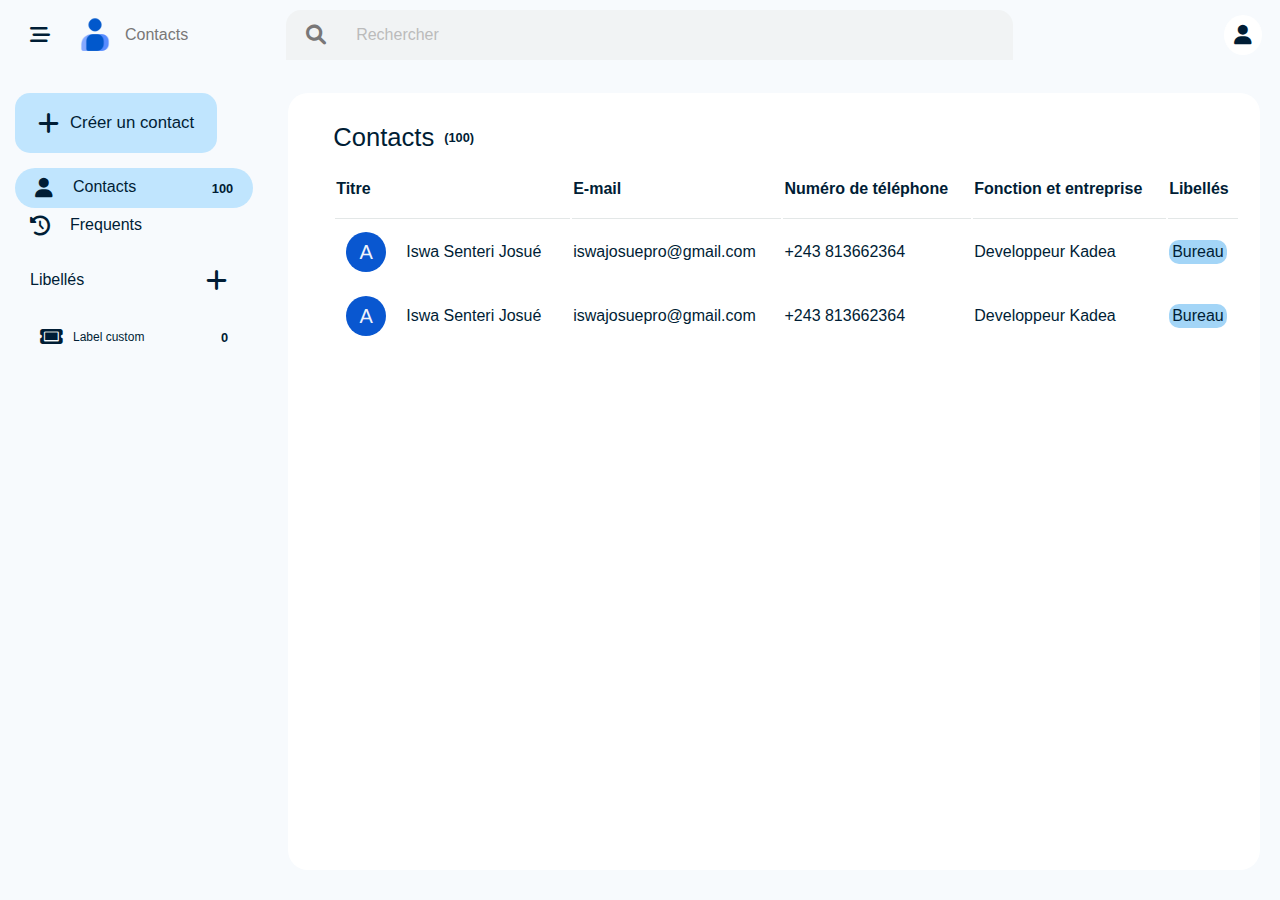
==== index.html @ 5406dcd4 "showlabels added" ====
<!DOCTYPE html>
<html lang="fr">

<head>
    <meta charset="UTF-8">
    <meta name="viewport" content="width=device-width, initial-scale=1.0">
    <title>Iswa Google Contacts</title>
    <link rel="stylesheet" href="./assets/font-awesome/fontawesome.css">
    <link rel="stylesheet" href="./assets/iswa.dropdown/iswa.dropdown.css">
    <link rel="icon" href="./imgs/contats-icon.png">
    <link rel="stylesheet" href="./assets/phone-number-validator/css/demo.css">
    <link rel="stylesheet" href="./assets/phone-number-validator/css/intlTelInput.css">
    <link rel="stylesheet" href="./assets/iswa.modal/iswa.modal.css">
    <link rel="stylesheet" href="./assets/iswa.alert.confirm/iswa-alert-confirm.css">
    <link rel="stylesheet" href="./assets/css/style.css">
</head>

<body>

    <!----modal pour les libellés---->
    <form class="iswa--modal">
        <span class="form-title">Créer un libellé</span>
        <div class="input-container">
            <label class="label" for="label-input">Libellé</label>
            <input class="input" type="text" placeholder="a" id="label-input" required>
        </div>
        <div class="row-block">
            <button class="btn btn-secondary3">Non, ne rien faire</button>
            <button class="btn btn-secondary2">Ajouter</button>
        </div>
    </form>

    <!----container principal---->
    <div class="main-container">

        <!----Bouton flottant---->
        <div class="dropdown float-btn-container">
            <button id="float-btn" class="btn float-btn btn-secondary row-block al-it-center default-gap invisible">
                <i class="fa-solid fa-plus add-icon"></i>
            </button>
            <div class="dropdown-content">
                <button id="create-contact-btn" class="row-block default-gap clickable-background default-margin">
                    <i class="fa-regular fa-user"></i>
                    <span>Créer un contact</span>
                </button>
            </div>
        </div>

        <!----le Topbar---->
        <div class="topbar">
            <div class="left-block">
                <div class="menu-bars-container clickable-background">
                    <input type="checkbox" name="menu-check" id="menu-check">
                    <i class="fa-solid fa-bars-staggered"></i>
                </div>
                <a class="logo-link row-block al-it-center" href="#">
                    <img class="logo-img" src="./imgs/contats-icon.png" alt="logo image">
                    <span>Contacts</span>
                </a>
                <div class="search-container row-block al-it-center default-gap">
                    <i class="fa-solid fa-magnifying-glass clickable-background"></i>
                    <input type="text" id="search-contacts-input" placeholder="Rechercher">
                </div>
            </div>
            <div class="right-block just-cont-end">
                <div class="user-profil-container clickable-background">
                    <i class="fa-solid fa-user"></i>
                </div>

            </div>
        </div>

        <!----fenetre principale/partie qui suit le topbar---->
        <div class="main-side">

            <!----Menu de navigation gauche---->
            <div class="left-navigation">
                <div class="add-contact-btn-container">
                    <div class="dropdown">
                        <button class="btn btn-secondary row-block al-it-center default-gap">
                            <i class="fa-solid fa-plus add-icon"></i>
                            <span>Créer un contact</span>
                        </button>
                        <div class="dropdown-content">
                            <div id="create-contact-btn"
                                class="row-block default-gap clickable-background default-margin">
                                <i class="fa-regular fa-user"></i>
                                <span>Créer un contact</span>
                            </div>
                        </div>
                    </div>

                </div>
                <div class="column default-mg-top">
                    <button id="all-contacts-btn"
                        class="menu-btn row-block al-it-center just-cont-space-between selected-btn-secondary">
                        <div class="row gap-big">
                            <i class="fa-solid fa-user"></i>
                            <span>Contacts</span>
                        </div>
                        <small id="contacts-number-lbl">100</small>
                    </button>
                    <button id="recents-contacts-btn" class="menu-btn row-block al-it-center clickable-background">
                        <div class="row gap-big">
                            <i class="fa-solid fa-clock-rotate-left"></i>
                            <span>Frequents</span>
                        </div>
                    </button>
                    <div class="libelles-container">
                        <div class="libelle-title row-block just-cont-space-between al-it-center">
                            <span>Libellés</span>
                            <i id="add-label-btn"
                                class="fa-solid fa-plus add-icon clickable-background iswa--modal-btn"></i>
                        </div>
                        <div class="libelles-list">
                            
                        </div>
                    </div>
                </div>
            </div>

            <!----la frame principale---->
            <div id="main-frame" class="main-frame">

                <!----Formulaire des contacts---->
                <form class="contact-form-container column-block default-gap invisible" action="">
                    <div class="top-controls row-block just-cont-space-between al-it-center">
                        <i id="back-to-contacts-list-btn" class="fa-solid fa-arrow-left icon-btn clickable-background"></i>
                        <div class="row-block default-gap al-it-center">
                            <i class="fa-regular fa-star icon-btn clickable-background"></i>
                            <button id="submit-btn" class="btn btn-primary" disabled>Enregistrer</button>
                        </div>
                    </div>
                    <div class="container">
                        <div class="inputs-container">
                            <div class="profile-container">
                                <img src="./imgs/user_sample.png" alt="profil du contact">
                                <i class="fa-solid fa-plus add-icon choose-img-btn"></i>
                            </div>
                            <div class="dropdown libelle-select">
                                <button class="btn dropdown-btn small-btn row-block al-it-center default-gap">
                                    <i class="fa-solid fa-plus add-icon"></i>
                                    <span>Libellé</span>
                                </button>
                                <div class="dropdown-content">
                                    <div class="libelles-inputs-container">
                                        <span>Gérer les libellés</span>
                                        <div class="horizontal-separator"></div>
                                        <div id="add-label-btn" class="add-label-btn">
                                            <div class="row-block default-gap al-it-center clickable-background">
                                                <i class="fa-solid fa-plus add-icon"></i>
                                                <span>Créer un libellé</span>
                                            </div>
                                        </div>
                                    </div>
                                </div>
                            </div>
                            <div class="inputs-section-container">
                                <div class="inputs-section row-block">
                                    <i class="fa-regular fa-user ic"></i>
                                    <div class="inputs">
                                        <div class="names-details-inputs invisible">
                                            <div class="input-container">
                                                <label class="label" for="prefixe">Préfixe</label>
                                                <input placeholder="a" type="text" class="input" id="prefixe">
                                            </div>
                                            <div class="input-container">
                                                <label class="label" for="deuxieme-prenom">Deuxième prénom</label>
                                                <input placeholder="a" type="text" class="input" id="deuxieme-prenom">
                                            </div>
                                        </div>
                                        <div class="input-container">
                                            <label class="label" for="prenom">Prénom</label>
                                            <input placeholder="a" type="text" class="input" id="prenom" required>
                                        </div>
                                        <div class="input-container">
                                            <label class="label" for="nom">Nom</label>
                                            <input placeholder="a" type="text" class="input" id="nom">
                                        </div>
                                        <div class="names-details-inputs invisible">
                                            <div class="input-container">
                                                <label class="label" for="suffixe">Suffixe</label>
                                                <input placeholder="a" type="text" class="input" id="suffixe">
                                            </div>
                                            <div class="input-container">
                                                <label class="label" for="prenom-phonetique">Prénom phonétique</label>
                                                <input placeholder="a" type="text" class="input" id="prenom-phonetique">
                                            </div>
                                            <div class="input-container">
                                                <label class="label" for="deuxieme-prenom-ponetique">2e Prénom
                                                    phonetique</label>
                                                <input placeholder="a" type="text" class="input"
                                                    id="deuxieme-prenom-ponetique">
                                            </div>
                                            <div class="input-container">
                                                <label class="label" for="nom-phonetique">Nom phonétique</label>
                                                <input placeholder="a" type="text" class="input" id="nom-phonetique">
                                            </div>
                                            <div class="input-container">
                                                <label class="label" for="pseudo">pseudo</label>
                                                <input placeholder="a" type="text" class="input" id="pseudo">
                                            </div>
                                            <div class="input-container">
                                                <label class="label" for="en-tant-que">Classer en tant que</label>
                                                <input placeholder="a" type="text" class="input" id="en-tant-que">
                                            </div>
                                        </div>
                                    </div>
                                    <i id="names-switch-details-inputs"
                                        class="fa-solid fa-chevron-down icon-btn clickable-background ic"></i>
                                </div>
                                <div class="inputs-section row-block">
                                    <i class="fa-regular fa-building ic"></i>
                                    <div class="inputs">
                                        <div class="input-container">
                                            <label class="label" for="entreprise">Entreprise</label>
                                            <input placeholder="a" type="text" class="input" id="entreprise">
                                        </div>
                                        <div class="input-container">
                                            <label class="label" for="fonction">Fonction</label>
                                            <input placeholder="a" type="text" class="input" id="fonction">
                                        </div>
                                        <div class="entreprise-details-inputs invisible">
                                            <div class="input-container">
                                                <label class="label" for="service">Service</label>
                                                <input placeholder="a" type="text" class="input" id="service">
                                            </div>
                                        </div>
                                    </div>
                                    <i id="entreprise-switch-details-inputs"
                                        class="fa-solid fa-chevron-down icon-btn clickable-background ic"></i>
                                </div>
                                <div class="inputs-section row-block">
                                    <i class="fa-regular fa-envelope ic"></i>
                                    <div class="inputs">
                                        <div id="emails-container">

                                        </div>

                                        <div id="add-email-input-btn"
                                            class="btn btn-action row-block al-it-center  default-gap just-cont-center">
                                            <i class="fa-solid fa-plus add-icon"></i>
                                            <span>Ajouter une adresse e-mail</span>
                                        </div>
                                    </div>
                                </div>
                                <div class="inputs-section row-block">
                                    <i class="fa-solid fa-phone ic"></i>
                                    <div class="inputs">
                                        <div class="input-container">
                                            <label class="label phone-label" class="label" for="phone">téléphone</label>
                                            <input placeholder="a" type="text" class="input" id="phone" required>
                                        </div>
                                    </div>
                                    <i class="fa-solid fa-chevron-down icon-btn clickable-background ic hide"></i>
                                </div>
                            </div>

                        </div>
                    </div>

                </form>

                <!----Liste des contacts---->
                <div class="contacts-container column-block default-gap">
                    <div class="contacts-title-container row-block default-gap al-it-center">
                        <h1 class="frame-title">Contacts</h1> <small>(100)</small>
                    </div>
                    <table id="contacts-table">
                        <thead>
                            <tr>
                                <th>Titre</th>
                                <th>E-mail</th>
                                <th>Numéro de téléphone</th>
                                <th>Fonction et entreprise</th>
                                <th>Libellés</th>
                            </tr>
                        </thead>
                        <tbody>
                            <tr>
                                <td>
                                    <div class="contact-controls row-block just-cont-space-between al-it-center hide">
                                        <input type="checkbox" name="contact-check" id="contact-check">
                                        <div class="right-contacts-controls row-block default-gap al-it-center">
                                            <i class="fa-regular fa-pen-to-square icon-btn clickable-background"></i>
                                            <div class="dropdown">
                                                <i class="fa-solid fa-ellipsis-vertical icon-btn clickable-background"></i>
                                                <div class="dropdown-content dropdown-content-b-right dropdown-menu">
                                                    <div class="row-block default-gap default-padding al-it-center clickable-background">
                                                        <i class="fa-solid fa-ticket"></i>
                                                        <span>Ajouter un libellé</span>
                                                    </div>
                                                    <div class="row-block default-gap default-padding al-it-center clickable-background">
                                                        <i class="fa-solid fa-trash"></i>
                                                        <span>Supprimer</span>
                                                    </div>
                                                </div>
                                            </div>
                                        </div>
                                    </div>
                                    <div class="row-block default-gap al-it-center">
                                        <span class="contact-profile">A</span>
                                        <span>Iswa Senteri Josué</span>
                                    </div>
                                </td>
                                <td>iswajosuepro@gmail.com</td>
                                <td>+243 813662364</td>
                                <td>Developpeur Kadea</td>
                                <td>
                                    <div class="row-block flex-wrap--wrap default-gap">
                                        <div class="lbl-model">Bureau</div>
                                    </div>
                                </td>
                            </tr>
                            <tr>
                                <td>
                                    <div class="contact-controls row-block just-cont-space-between al-it-center hide">
                                        <input type="checkbox" name="contact-check" id="contact-check">
                                        <div class="right-contacts-controls row-block default-gap al-it-center">
                                            <i class="fa-regular fa-pen-to-square icon-btn clickable-background"></i>
                                            <div class="dropdown">
                                                <i class="fa-solid fa-ellipsis-vertical icon-btn clickable-background"></i>
                                                <div class="dropdown-content dropdown-content-b-right dropdown-menu">
                                                    <div class="row-block default-gap default-padding al-it-center clickable-background">
                                                        <i class="fa-solid fa-ticket"></i>
                                                        <span>Ajouter un libellé</span>
                                                    </div>
                                                    <div class="row-block default-gap default-padding al-it-center clickable-background">
                                                        <i class="fa-solid fa-trash"></i>
                                                        <span>Supprimer</span>
                                                    </div>
                                                </div>
                                            </div>
                                        </div>
                                    </div>
                                    <div class="row-block default-gap al-it-center">
                                        <span class="contact-profile">A</span>
                                        <span>Iswa Senteri Josué</span>
                                    </div>
                                </td>
                                <td>iswajosuepro@gmail.com</td>
                                <td>+243 813662364</td>
                                <td>Developpeur Kadea</td>
                                <td>
                                    <div class="row-block flex-wrap--wrap default-gap">
                                        <div class="lbl-model">Bureau</div>
                                    </div>
                                </td>
                            </tr>
                        </tbody>
                    </table>
                </div>

            </div>

        </div>

    </div>



    <script src="./assets/iswa.dropdown/iswa.dropdown.js"></script>
    <script src="./assets/phone-number-validator/js/intlTelInput.js"></script>
    <script src="./assets/iswa.modal/iswa.modal.js"></script>
    <script src="./assets/iswa.alert.confirm/iswa-alert-confirm.js"></script>
    <script src="./assets/js/index.js"></script>
    <script src="./assets/js/app.js"></script>
</body>

</html>
---- assets/iswa.dropdown/iswa.dropdown.css ----
.dropdown {
    position: relative;
    margin-right: 20px;
}

.dropdown input[type="checkbox"]:checked~.dropdown-content {
    display: flex;
    flex-direction: column;
    min-width: max-content;
    border-radius: 5px;
    height: fit-content;
    transform: scale(1,1);
    padding:10px ;
}

.dropdown-content {
    position: absolute;
    background-color: white;
    box-shadow: rgba(60, 64, 67, 0.3) 0px 2px 4px 0px, rgba(60, 64, 67, 0.15) 0px 2px 5px 1px;
    z-index: 10000;
    min-width: max-content;
    gap: 3px;
    transform: scale(0,0);
    transition: all ease-in-out 0.05s;
}

.dropdown-content-b-right{
    right: 0;
}

.dropdown-content-b-left{
    left: 0;
}

.dropdown-content-t{
    top: -100%;
    left: calc(-100%/2);
}

.dropdown-content-t-left{
    top: -100%;
    left: 0;
}

.dropdown-content-t-right{
    top: -100%;
    right: 0;
}

.dropdown-btn{
    position: relative;
}

#dropdown-check {
    position: absolute;
    width: 100%;
    height: 100%;
    z-index: 10;
    opacity: 0;
    cursor: pointer;
}
---- assets/phone-number-validator/css/demo.css ----
* {
  box-sizing: border-box;
  -moz-box-sizing: border-box; }

body {
  margin: 20px;
  font-size: 14px;
  font-family: "Helvetica Neue",Helvetica,Arial,sans-serif;
  color: #555; }

.iti__hide {
  display: none; }

pre {
  margin: 0 !important;
  display: inline-block; }

.token.operator,
.token.entity,
.token.url,
.language-css .token.string,
.style .token.string,
.token.variable {
  background: none; }

input, button {
  height: 35px;
  margin: 0;
  padding: 6px 12px;
  border-radius: 2px;
  font-family: inherit;
  font-size: 100%;
  color: inherit; }
  input[disabled], button[disabled] {
    background-color: #eee; }

input, select {
  border: 1px solid #CCC;
  width: 250px; }

::-webkit-input-placeholder {
  color: #BBB; }

::-moz-placeholder {
  /* Firefox 19+ */
  color: #BBB;
  opacity: 1; }

:-ms-input-placeholder {
  color: #BBB; }

button {
  color: #FFF;
  background-color: #428BCA;
  border: 1px solid #357EBD; }
  button:hover {
    background-color: #3276B1;
    border-color: #285E8E;
    cursor: pointer; }

#result {
  margin-bottom: 100px; }
---- assets/phone-number-validator/css/intlTelInput.css ----
.iti {
  position: relative;
  display: inline-block; }
  .iti * {
    box-sizing: border-box;
    -moz-box-sizing: border-box; }
  .iti__hide {
    display: none; }
  .iti__v-hide {
    visibility: hidden; }
  .iti input, .iti input[type=text], .iti input[type=tel] {
    position: relative;
    z-index: 0;
    margin-top: 0 !important;
    margin-bottom: 0 !important;
    padding-right: 36px;
    margin-right: 0; }
  .iti__flag-container {
    position: absolute;
    top: 0;
    bottom: 0;
    right: 0;
    padding: 1px; }
  .iti__selected-flag {
    z-index: 1;
    position: relative;
    display: flex;
    align-items: center;
    height: 100%;
    padding: 0 6px 0 8px; }
  .iti__arrow {
    margin-left: 6px;
    width: 0;
    height: 0;
    border-left: 3px solid transparent;
    border-right: 3px solid transparent;
    border-top: 4px solid #555; }
    .iti__arrow--up {
      border-top: none;
      border-bottom: 4px solid #555; }
  .iti__country-list {
    position: absolute;
    z-index: 2;
    list-style: none;
    text-align: left;
    padding: 0;
    margin: 0 0 0 -1px;
    box-shadow: 1px 1px 4px rgba(0, 0, 0, 0.2);
    background-color: white;
    border: 1px solid #CCC;
    white-space: nowrap;
    max-height: 200px;
    overflow-y: scroll;
    -webkit-overflow-scrolling: touch; }
    .iti__country-list--dropup {
      bottom: 100%;
      margin-bottom: -1px; }
    @media (max-width: 500px) {
      .iti__country-list {
        white-space: normal; } }
  .iti__flag-box {
    display: inline-block;
    width: 20px; }
  .iti__divider {
    padding-bottom: 5px;
    margin-bottom: 5px;
    border-bottom: 1px solid #CCC; }
  .iti__country {
    padding: 5px 10px;
    outline: none; }
  .iti__dial-code {
    color: #999; }
  .iti__country.iti__highlight {
    background-color: rgba(0, 0, 0, 0.05); }
  .iti__flag-box, .iti__country-name, .iti__dial-code {
    vertical-align: middle; }
  .iti__flag-box, .iti__country-name {
    margin-right: 6px; }
  .iti--allow-dropdown input, .iti--allow-dropdown input[type=text], .iti--allow-dropdown input[type=tel], .iti--separate-dial-code input, .iti--separate-dial-code input[type=text], .iti--separate-dial-code input[type=tel] {
    padding-right: 6px;
    padding-left: 52px;
    margin-left: 0; }
  .iti--allow-dropdown .iti__flag-container, .iti--separate-dial-code .iti__flag-container {
    right: auto;
    left: 0; }
  .iti--allow-dropdown .iti__flag-container:hover {
    cursor: pointer; }
    .iti--allow-dropdown .iti__flag-container:hover .iti__selected-flag {
      background-color: rgba(0, 0, 0, 0.05); }
  .iti--allow-dropdown input[disabled] + .iti__flag-container:hover,
  .iti--allow-dropdown input[readonly] + .iti__flag-container:hover {
    cursor: default; }
    .iti--allow-dropdown input[disabled] + .iti__flag-container:hover .iti__selected-flag,
    .iti--allow-dropdown input[readonly] + .iti__flag-container:hover .iti__selected-flag {
      background-color: transparent; }
  .iti--separate-dial-code .iti__selected-flag {
    background-color: rgba(0, 0, 0, 0.05); }
  .iti--separate-dial-code .iti__selected-dial-code {
    margin-left: 6px; }
  .iti--container {
    position: absolute;
    top: -1000px;
    left: -1000px;
    z-index: 1060;
    padding: 1px; }
    .iti--container:hover {
      cursor: pointer; }

.iti-mobile .iti--container {
  top: 30px;
  bottom: 30px;
  left: 30px;
  right: 30px;
  position: fixed; }

.iti-mobile .iti__country-list {
  max-height: 100%;
  width: 100%; }

.iti-mobile .iti__country {
  padding: 10px 10px;
  line-height: 1.5em; }

.iti__flag {
  width: 20px; }
  .iti__flag.iti__be {
    width: 18px; }
  .iti__flag.iti__ch {
    width: 15px; }
  .iti__flag.iti__mc {
    width: 19px; }
  .iti__flag.iti__ne {
    width: 18px; }
  .iti__flag.iti__np {
    width: 13px; }
  .iti__flag.iti__va {
    width: 15px; }
  @media (-webkit-min-device-pixel-ratio: 2), (min-resolution: 192dpi) {
    .iti__flag {
      background-size: 5652px 15px; } }
  .iti__flag.iti__ac {
    height: 10px;
    background-position: 0px 0px; }
  .iti__flag.iti__ad {
    height: 14px;
    background-position: -22px 0px; }
  .iti__flag.iti__ae {
    height: 10px;
    background-position: -44px 0px; }
  .iti__flag.iti__af {
    height: 14px;
    background-position: -66px 0px; }
  .iti__flag.iti__ag {
    height: 14px;
    background-position: -88px 0px; }
  .iti__flag.iti__ai {
    height: 10px;
    background-position: -110px 0px; }
  .iti__flag.iti__al {
    height: 15px;
    background-position: -132px 0px; }
  .iti__flag.iti__am {
    height: 10px;
    background-position: -154px 0px; }
  .iti__flag.iti__ao {
    height: 14px;
    background-position: -176px 0px; }
  .iti__flag.iti__aq {
    height: 14px;
    background-position: -198px 0px; }
  .iti__flag.iti__ar {
    height: 13px;
    background-position: -220px 0px; }
  .iti__flag.iti__as {
    height: 10px;
    background-position: -242px 0px; }
  .iti__flag.iti__at {
    height: 14px;
    background-position: -264px 0px; }
  .iti__flag.iti__au {
    height: 10px;
    background-position: -286px 0px; }
  .iti__flag.iti__aw {
    height: 14px;
    background-position: -308px 0px; }
  .iti__flag.iti__ax {
    height: 13px;
    background-position: -330px 0px; }
  .iti__flag.iti__az {
    height: 10px;
    background-position: -352px 0px; }
  .iti__flag.iti__ba {
    height: 10px;
    background-position: -374px 0px; }
  .iti__flag.iti__bb {
    height: 14px;
    background-position: -396px 0px; }
  .iti__flag.iti__bd {
    height: 12px;
    background-position: -418px 0px; }
  .iti__flag.iti__be {
    height: 15px;
    background-position: -440px 0px; }
  .iti__flag.iti__bf {
    height: 14px;
    background-position: -460px 0px; }
  .iti__flag.iti__bg {
    height: 12px;
    background-position: -482px 0px; }
  .iti__flag.iti__bh {
    height: 12px;
    background-position: -504px 0px; }
  .iti__flag.iti__bi {
    height: 12px;
    background-position: -526px 0px; }
  .iti__flag.iti__bj {
    height: 14px;
    background-position: -548px 0px; }
  .iti__flag.iti__bl {
    height: 14px;
    background-position: -570px 0px; }
  .iti__flag.iti__bm {
    height: 10px;
    background-position: -592px 0px; }
  .iti__flag.iti__bn {
    height: 10px;
    background-position: -614px 0px; }
  .iti__flag.iti__bo {
    height: 14px;
    background-position: -636px 0px; }
  .iti__flag.iti__bq {
    height: 14px;
    background-position: -658px 0px; }
  .iti__flag.iti__br {
    height: 14px;
    background-position: -680px 0px; }
  .iti__flag.iti__bs {
    height: 10px;
    background-position: -702px 0px; }
  .iti__flag.iti__bt {
    height: 14px;
    background-position: -724px 0px; }
  .iti__flag.iti__bv {
    height: 15px;
    background-position: -746px 0px; }
  .iti__flag.iti__bw {
    height: 14px;
    background-position: -768px 0px; }
  .iti__flag.iti__by {
    height: 10px;
    background-position: -790px 0px; }
  .iti__flag.iti__bz {
    height: 14px;
    background-position: -812px 0px; }
  .iti__flag.iti__ca {
    height: 10px;
    background-position: -834px 0px; }
  .iti__flag.iti__cc {
    height: 10px;
    background-position: -856px 0px; }
  .iti__flag.iti__cd {
    height: 15px;
    background-position: -878px 0px; }
  .iti__flag.iti__cf {
    height: 14px;
    background-position: -900px 0px; }
  .iti__flag.iti__cg {
    height: 14px;
    background-position: -922px 0px; }
  .iti__flag.iti__ch {
    height: 15px;
    background-position: -944px 0px; }
  .iti__flag.iti__ci {
    height: 14px;
    background-position: -961px 0px; }
  .iti__flag.iti__ck {
    height: 10px;
    background-position: -983px 0px; }
  .iti__flag.iti__cl {
    height: 14px;
    background-position: -1005px 0px; }
  .iti__flag.iti__cm {
    height: 14px;
    background-position: -1027px 0px; }
  .iti__flag.iti__cn {
    height: 14px;
    background-position: -1049px 0px; }
  .iti__flag.iti__co {
    height: 14px;
    background-position: -1071px 0px; }
  .iti__flag.iti__cp {
    height: 14px;
    background-position: -1093px 0px; }
  .iti__flag.iti__cr {
    height: 12px;
    background-position: -1115px 0px; }
  .iti__flag.iti__cu {
    height: 10px;
    background-position: -1137px 0px; }
  .iti__flag.iti__cv {
    height: 12px;
    background-position: -1159px 0px; }
  .iti__flag.iti__cw {
    height: 14px;
    background-position: -1181px 0px; }
  .iti__flag.iti__cx {
    height: 10px;
    background-position: -1203px 0px; }
  .iti__flag.iti__cy {
    height: 14px;
    background-position: -1225px 0px; }
  .iti__flag.iti__cz {
    height: 14px;
    background-position: -1247px 0px; }
  .iti__flag.iti__de {
    height: 12px;
    background-position: -1269px 0px; }
  .iti__flag.iti__dg {
    height: 10px;
    background-position: -1291px 0px; }
  .iti__flag.iti__dj {
    height: 14px;
    background-position: -1313px 0px; }
  .iti__flag.iti__dk {
    height: 15px;
    background-position: -1335px 0px; }
  .iti__flag.iti__dm {
    height: 10px;
    background-position: -1357px 0px; }
  .iti__flag.iti__do {
    height: 14px;
    background-position: -1379px 0px; }
  .iti__flag.iti__dz {
    height: 14px;
    background-position: -1401px 0px; }
  .iti__flag.iti__ea {
    height: 14px;
    background-position: -1423px 0px; }
  .iti__flag.iti__ec {
    height: 14px;
    background-position: -1445px 0px; }
  .iti__flag.iti__ee {
    height: 13px;
    background-position: -1467px 0px; }
  .iti__flag.iti__eg {
    height: 14px;
    background-position: -1489px 0px; }
  .iti__flag.iti__eh {
    height: 10px;
    background-position: -1511px 0px; }
  .iti__flag.iti__er {
    height: 10px;
    background-position: -1533px 0px; }
  .iti__flag.iti__es {
    height: 14px;
    background-position: -1555px 0px; }
  .iti__flag.iti__et {
    height: 10px;
    background-position: -1577px 0px; }
  .iti__flag.iti__eu {
    height: 14px;
    background-position: -1599px 0px; }
  .iti__flag.iti__fi {
    height: 12px;
    background-position: -1621px 0px; }
  .iti__flag.iti__fj {
    height: 10px;
    background-position: -1643px 0px; }
  .iti__flag.iti__fk {
    height: 10px;
    background-position: -1665px 0px; }
  .iti__flag.iti__fm {
    height: 11px;
    background-position: -1687px 0px; }
  .iti__flag.iti__fo {
    height: 15px;
    background-position: -1709px 0px; }
  .iti__flag.iti__fr {
    height: 14px;
    background-position: -1731px 0px; }
  .iti__flag.iti__ga {
    height: 15px;
    background-position: -1753px 0px; }
  .iti__flag.iti__gb {
    height: 10px;
    background-position: -1775px 0px; }
  .iti__flag.iti__gd {
    height: 12px;
    background-position: -1797px 0px; }
  .iti__flag.iti__ge {
    height: 14px;
    background-position: -1819px 0px; }
  .iti__flag.iti__gf {
    height: 14px;
    background-position: -1841px 0px; }
  .iti__flag.iti__gg {
    height: 14px;
    background-position: -1863px 0px; }
  .iti__flag.iti__gh {
    height: 14px;
    background-position: -1885px 0px; }
  .iti__flag.iti__gi {
    height: 10px;
    background-position: -1907px 0px; }
  .iti__flag.iti__gl {
    height: 14px;
    background-position: -1929px 0px; }
  .iti__flag.iti__gm {
    height: 14px;
    background-position: -1951px 0px; }
  .iti__flag.iti__gn {
    height: 14px;
    background-position: -1973px 0px; }
  .iti__flag.iti__gp {
    height: 14px;
    background-position: -1995px 0px; }
  .iti__flag.iti__gq {
    height: 14px;
    background-position: -2017px 0px; }
  .iti__flag.iti__gr {
    height: 14px;
    background-position: -2039px 0px; }
  .iti__flag.iti__gs {
    height: 10px;
    background-position: -2061px 0px; }
  .iti__flag.iti__gt {
    height: 13px;
    background-position: -2083px 0px; }
  .iti__flag.iti__gu {
    height: 11px;
    background-position: -2105px 0px; }
  .iti__flag.iti__gw {
    height: 10px;
    background-position: -2127px 0px; }
  .iti__flag.iti__gy {
    height: 12px;
    background-position: -2149px 0px; }
  .iti__flag.iti__hk {
    height: 14px;
    background-position: -2171px 0px; }
  .iti__flag.iti__hm {
    height: 10px;
    background-position: -2193px 0px; }
  .iti__flag.iti__hn {
    height: 10px;
    background-position: -2215px 0px; }
  .iti__flag.iti__hr {
    height: 10px;
    background-position: -2237px 0px; }
  .iti__flag.iti__ht {
    height: 12px;
    background-position: -2259px 0px; }
  .iti__flag.iti__hu {
    height: 10px;
    background-position: -2281px 0px; }
  .iti__flag.iti__ic {
    height: 14px;
    background-position: -2303px 0px; }
  .iti__flag.iti__id {
    height: 14px;
    background-position: -2325px 0px; }
  .iti__flag.iti__ie {
    height: 10px;
    background-position: -2347px 0px; }
  .iti__flag.iti__il {
    height: 15px;
    background-position: -2369px 0px; }
  .iti__flag.iti__im {
    height: 10px;
    background-position: -2391px 0px; }
  .iti__flag.iti__in {
    height: 14px;
    background-position: -2413px 0px; }
  .iti__flag.iti__io {
    height: 10px;
    background-position: -2435px 0px; }
  .iti__flag.iti__iq {
    height: 14px;
    background-position: -2457px 0px; }
  .iti__flag.iti__ir {
    height: 12px;
    background-position: -2479px 0px; }
  .iti__flag.iti__is {
    height: 15px;
    background-position: -2501px 0px; }
  .iti__flag.iti__it {
    height: 14px;
    background-position: -2523px 0px; }
  .iti__flag.iti__je {
    height: 12px;
    background-position: -2545px 0px; }
  .iti__flag.iti__jm {
    height: 10px;
    background-position: -2567px 0px; }
  .iti__flag.iti__jo {
    height: 10px;
    background-position: -2589px 0px; }
  .iti__flag.iti__jp {
    height: 14px;
    background-position: -2611px 0px; }
  .iti__flag.iti__ke {
    height: 14px;
    background-position: -2633px 0px; }
  .iti__flag.iti__kg {
    height: 12px;
    background-position: -2655px 0px; }
  .iti__flag.iti__kh {
    height: 13px;
    background-position: -2677px 0px; }
  .iti__flag.iti__ki {
    height: 10px;
    background-position: -2699px 0px; }
  .iti__flag.iti__km {
    height: 12px;
    background-position: -2721px 0px; }
  .iti__flag.iti__kn {
    height: 14px;
    background-position: -2743px 0px; }
  .iti__flag.iti__kp {
    height: 10px;
    background-position: -2765px 0px; }
  .iti__flag.iti__kr {
    height: 14px;
    background-position: -2787px 0px; }
  .iti__flag.iti__kw {
    height: 10px;
    background-position: -2809px 0px; }
  .iti__flag.iti__ky {
    height: 10px;
    background-position: -2831px 0px; }
  .iti__flag.iti__kz {
    height: 10px;
    background-position: -2853px 0px; }
  .iti__flag.iti__la {
    height: 14px;
    background-position: -2875px 0px; }
  .iti__flag.iti__lb {
    height: 14px;
    background-position: -2897px 0px; }
  .iti__flag.iti__lc {
    height: 10px;
    background-position: -2919px 0px; }
  .iti__flag.iti__li {
    height: 12px;
    background-position: -2941px 0px; }
  .iti__flag.iti__lk {
    height: 10px;
    background-position: -2963px 0px; }
  .iti__flag.iti__lr {
    height: 11px;
    background-position: -2985px 0px; }
  .iti__flag.iti__ls {
    height: 14px;
    background-position: -3007px 0px; }
  .iti__flag.iti__lt {
    height: 12px;
    background-position: -3029px 0px; }
  .iti__flag.iti__lu {
    height: 12px;
    background-position: -3051px 0px; }
  .iti__flag.iti__lv {
    height: 10px;
    background-position: -3073px 0px; }
  .iti__flag.iti__ly {
    height: 10px;
    background-position: -3095px 0px; }
  .iti__flag.iti__ma {
    height: 14px;
    background-position: -3117px 0px; }
  .iti__flag.iti__mc {
    height: 15px;
    background-position: -3139px 0px; }
  .iti__flag.iti__md {
    height: 10px;
    background-position: -3160px 0px; }
  .iti__flag.iti__me {
    height: 10px;
    background-position: -3182px 0px; }
  .iti__flag.iti__mf {
    height: 14px;
    background-position: -3204px 0px; }
  .iti__flag.iti__mg {
    height: 14px;
    background-position: -3226px 0px; }
  .iti__flag.iti__mh {
    height: 11px;
    background-position: -3248px 0px; }
  .iti__flag.iti__mk {
    height: 10px;
    background-position: -3270px 0px; }
  .iti__flag.iti__ml {
    height: 14px;
    background-position: -3292px 0px; }
  .iti__flag.iti__mm {
    height: 14px;
    background-position: -3314px 0px; }
  .iti__flag.iti__mn {
    height: 10px;
    background-position: -3336px 0px; }
  .iti__flag.iti__mo {
    height: 14px;
    background-position: -3358px 0px; }
  .iti__flag.iti__mp {
    height: 10px;
    background-position: -3380px 0px; }
  .iti__flag.iti__mq {
    height: 14px;
    background-position: -3402px 0px; }
  .iti__flag.iti__mr {
    height: 14px;
    background-position: -3424px 0px; }
  .iti__flag.iti__ms {
    height: 10px;
    background-position: -3446px 0px; }
  .iti__flag.iti__mt {
    height: 14px;
    background-position: -3468px 0px; }
  .iti__flag.iti__mu {
    height: 14px;
    background-position: -3490px 0px; }
  .iti__flag.iti__mv {
    height: 14px;
    background-position: -3512px 0px; }
  .iti__flag.iti__mw {
    height: 14px;
    background-position: -3534px 0px; }
  .iti__flag.iti__mx {
    height: 12px;
    background-position: -3556px 0px; }
  .iti__flag.iti__my {
    height: 10px;
    background-position: -3578px 0px; }
  .iti__flag.iti__mz {
    height: 14px;
    background-position: -3600px 0px; }
  .iti__flag.iti__na {
    height: 14px;
    background-position: -3622px 0px; }
  .iti__flag.iti__nc {
    height: 10px;
    background-position: -3644px 0px; }
  .iti__flag.iti__ne {
    height: 15px;
    background-position: -3666px 0px; }
  .iti__flag.iti__nf {
    height: 10px;
    background-position: -3686px 0px; }
  .iti__flag.iti__ng {
    height: 10px;
    background-position: -3708px 0px; }
  .iti__flag.iti__ni {
    height: 12px;
    background-position: -3730px 0px; }
  .iti__flag.iti__nl {
    height: 14px;
    background-position: -3752px 0px; }
  .iti__flag.iti__no {
    height: 15px;
    background-position: -3774px 0px; }
  .iti__flag.iti__np {
    height: 15px;
    background-position: -3796px 0px; }
  .iti__flag.iti__nr {
    height: 10px;
    background-position: -3811px 0px; }
  .iti__flag.iti__nu {
    height: 10px;
    background-position: -3833px 0px; }
  .iti__flag.iti__nz {
    height: 10px;
    background-position: -3855px 0px; }
  .iti__flag.iti__om {
    height: 10px;
    background-position: -3877px 0px; }
  .iti__flag.iti__pa {
    height: 14px;
    background-position: -3899px 0px; }
  .iti__flag.iti__pe {
    height: 14px;
    background-position: -3921px 0px; }
  .iti__flag.iti__pf {
    height: 14px;
    background-position: -3943px 0px; }
  .iti__flag.iti__pg {
    height: 15px;
    background-position: -3965px 0px; }
  .iti__flag.iti__ph {
    height: 10px;
    background-position: -3987px 0px; }
  .iti__flag.iti__pk {
    height: 14px;
    background-position: -4009px 0px; }
  .iti__flag.iti__pl {
    height: 13px;
    background-position: -4031px 0px; }
  .iti__flag.iti__pm {
    height: 14px;
    background-position: -4053px 0px; }
  .iti__flag.iti__pn {
    height: 10px;
    background-position: -4075px 0px; }
  .iti__flag.iti__pr {
    height: 14px;
    background-position: -4097px 0px; }
  .iti__flag.iti__ps {
    height: 10px;
    background-position: -4119px 0px; }
  .iti__flag.iti__pt {
    height: 14px;
    background-position: -4141px 0px; }
  .iti__flag.iti__pw {
    height: 13px;
    background-position: -4163px 0px; }
  .iti__flag.iti__py {
    height: 11px;
    background-position: -4185px 0px; }
  .iti__flag.iti__qa {
    height: 8px;
    background-position: -4207px 0px; }
  .iti__flag.iti__re {
    height: 14px;
    background-position: -4229px 0px; }
  .iti__flag.iti__ro {
    height: 14px;
    background-position: -4251px 0px; }
  .iti__flag.iti__rs {
    height: 14px;
    background-position: -4273px 0px; }
  .iti__flag.iti__ru {
    height: 14px;
    background-position: -4295px 0px; }
  .iti__flag.iti__rw {
    height: 14px;
    background-position: -4317px 0px; }
  .iti__flag.iti__sa {
    height: 14px;
    background-position: -4339px 0px; }
  .iti__flag.iti__sb {
    height: 10px;
    background-position: -4361px 0px; }
  .iti__flag.iti__sc {
    height: 10px;
    background-position: -4383px 0px; }
  .iti__flag.iti__sd {
    height: 10px;
    background-position: -4405px 0px; }
  .iti__flag.iti__se {
    height: 13px;
    background-position: -4427px 0px; }
  .iti__flag.iti__sg {
    height: 14px;
    background-position: -4449px 0px; }
  .iti__flag.iti__sh {
    height: 10px;
    background-position: -4471px 0px; }
  .iti__flag.iti__si {
    height: 10px;
    background-position: -4493px 0px; }
  .iti__flag.iti__sj {
    height: 15px;
    background-position: -4515px 0px; }
  .iti__flag.iti__sk {
    height: 14px;
    background-position: -4537px 0px; }
  .iti__flag.iti__sl {
    height: 14px;
    background-position: -4559px 0px; }
  .iti__flag.iti__sm {
    height: 15px;
    background-position: -4581px 0px; }
  .iti__flag.iti__sn {
    height: 14px;
    background-position: -4603px 0px; }
  .iti__flag.iti__so {
    height: 14px;
    background-position: -4625px 0px; }
  .iti__flag.iti__sr {
    height: 14px;
    background-position: -4647px 0px; }
  .iti__flag.iti__ss {
    height: 10px;
    background-position: -4669px 0px; }
  .iti__flag.iti__st {
    height: 10px;
    background-position: -4691px 0px; }
  .iti__flag.iti__sv {
    height: 12px;
    background-position: -4713px 0px; }
  .iti__flag.iti__sx {
    height: 14px;
    background-position: -4735px 0px; }
  .iti__flag.iti__sy {
    height: 14px;
    background-position: -4757px 0px; }
  .iti__flag.iti__sz {
    height: 14px;
    background-position: -4779px 0px; }
  .iti__flag.iti__ta {
    height: 10px;
    background-position: -4801px 0px; }
  .iti__flag.iti__tc {
    height: 10px;
    background-position: -4823px 0px; }
  .iti__flag.iti__td {
    height: 14px;
    background-position: -4845px 0px; }
  .iti__flag.iti__tf {
    height: 14px;
    background-position: -4867px 0px; }
  .iti__flag.iti__tg {
    height: 13px;
    background-position: -4889px 0px; }
  .iti__flag.iti__th {
    height: 14px;
    background-position: -4911px 0px; }
  .iti__flag.iti__tj {
    height: 10px;
    background-position: -4933px 0px; }
  .iti__flag.iti__tk {
    height: 10px;
    background-position: -4955px 0px; }
  .iti__flag.iti__tl {
    height: 10px;
    background-position: -4977px 0px; }
  .iti__flag.iti__tm {
    height: 14px;
    background-position: -4999px 0px; }
  .iti__flag.iti__tn {
    height: 14px;
    background-position: -5021px 0px; }
  .iti__flag.iti__to {
    height: 10px;
    background-position: -5043px 0px; }
  .iti__flag.iti__tr {
    height: 14px;
    background-position: -5065px 0px; }
  .iti__flag.iti__tt {
    height: 12px;
    background-position: -5087px 0px; }
  .iti__flag.iti__tv {
    height: 10px;
    background-position: -5109px 0px; }
  .iti__flag.iti__tw {
    height: 14px;
    background-position: -5131px 0px; }
  .iti__flag.iti__tz {
    height: 14px;
    background-position: -5153px 0px; }
  .iti__flag.iti__ua {
    height: 14px;
    background-position: -5175px 0px; }
  .iti__flag.iti__ug {
    height: 14px;
    background-position: -5197px 0px; }
  .iti__flag.iti__um {
    height: 11px;
    background-position: -5219px 0px; }
  .iti__flag.iti__un {
    height: 14px;
    background-position: -5241px 0px; }
  .iti__flag.iti__us {
    height: 11px;
    background-position: -5263px 0px; }
  .iti__flag.iti__uy {
    height: 14px;
    background-position: -5285px 0px; }
  .iti__flag.iti__uz {
    height: 10px;
    background-position: -5307px 0px; }
  .iti__flag.iti__va {
    height: 15px;
    background-position: -5329px 0px; }
  .iti__flag.iti__vc {
    height: 14px;
    background-position: -5346px 0px; }
  .iti__flag.iti__ve {
    height: 14px;
    background-position: -5368px 0px; }
  .iti__flag.iti__vg {
    height: 10px;
    background-position: -5390px 0px; }
  .iti__flag.iti__vi {
    height: 14px;
    background-position: -5412px 0px; }
  .iti__flag.iti__vn {
    height: 14px;
    background-position: -5434px 0px; }
  .iti__flag.iti__vu {
    height: 12px;
    background-position: -5456px 0px; }
  .iti__flag.iti__wf {
    height: 14px;
    background-position: -5478px 0px; }
  .iti__flag.iti__ws {
    height: 10px;
    background-position: -5500px 0px; }
  .iti__flag.iti__xk {
    height: 15px;
    background-position: -5522px 0px; }
  .iti__flag.iti__ye {
    height: 14px;
    background-position: -5544px 0px; }
  .iti__flag.iti__yt {
    height: 14px;
    background-position: -5566px 0px; }
  .iti__flag.iti__za {
    height: 14px;
    background-position: -5588px 0px; }
  .iti__flag.iti__zm {
    height: 14px;
    background-position: -5610px 0px; }
  .iti__flag.iti__zw {
    height: 10px;
    background-position: -5632px 0px; }

.iti__flag {
  height: 15px;
  box-shadow: 0px 0px 1px 0px #888;
  background-image: url("../img/flags.png");
  background-repeat: no-repeat;
  background-color: #DBDBDB;
  background-position: 20px 0; }
  @media (-webkit-min-device-pixel-ratio: 2), (min-resolution: 192dpi) {
    .iti__flag {
      background-image: url("../img/flags@2x.png"); } }

.iti__flag.iti__np {
  background-color: transparent; }
---- assets/iswa.modal/iswa.modal.css ----
@keyframes zoom {
    from {
        transform: scale(0,0);
    }
    to {
        transform: scale(1,1);
    }
}

.iswa--modal-container-hide{
    display: none;
}

.iswa--modal-container-show{
    background-color: rgba(175, 176, 177, 0.521);
    position: absolute;
    display: flex;
    flex-direction: column;
    z-index: 100000;
    width: 100%;
    height: 100%;
    align-items: center;
    justify-content: center;
}

.iswa--modal{
    display: none;
}

.iswa--modal-show{
    position: relative;
    background-color: aliceblue;
    display: flex;
    flex-direction: column;
    min-width: 300px;
    padding: 30px;
    border-radius: 20px;
    box-shadow: 0 2px 8px var(--black2);
    gap: 15px;
    animation: zoom 0.3s alternate 0s;
}

.invisible{
    display: none;
}

.visible{
    display: block;
}
---- assets/iswa.alert.confirm/iswa-alert-confirm.css ----
@keyframes zoom {
    from {
        transform: scale(0, 0);
    }

    to {
        transform: scale(1, 1);
    }
}

.iswa--confirm-container {
    display: flex;
    position: absolute;
    width: 100%;
    height: 100%;
    justify-content: center;
    background-color: rgba(175, 176, 177, 0.521);
    z-index: 100000;
}

.iswa--confirm {
    position: relative;
    background-color: aliceblue;
    display: flex;
    flex-direction: column;
    font-size: 15px;
    width: 300px;
    height: fit-content;
    margin-top: 30px;
    padding: 10px;
    border-radius: 20px;
    box-shadow: 0 2px 8px var(--black2);
    animation: zoom 0.3s alternate 0s;
}

.iswa--confirm-title {
    padding: 10px;
    text-align: center;
    color: #0957d0;
    font-size: 20px;
}

.iswa--confirm-msg{
    padding: 10px;
    text-align: center;
}

.iswa--confirm-separator {
    width: 100%;
    height: 1px;
    background-color: rgb(196, 193, 193);
}

.iswa--confirm-btn {
    display: flex;
    justify-content: center;
    align-items: center;
    border-radius: 20px;
    padding: 10px;
    border: none;
    transition: all ease-in-out 0.3s;
    cursor: pointer;
}

.iswa--confirm-btn-container{
    width: 100%;
    display: flex;
    gap: 5px;
    padding: 10px;
    justify-content: flex-end;
}

.iswa--confirm-btn:hover{
    box-shadow: rgba(60, 64, 67, 0.3) 0px 2px 4px 0px, rgba(60, 64, 67, 0.15) 0px 2px 5px 1px;
}

.iswa--confirm-primary {
    background-color: #0957d0;
    color: white;
}

.iswa--confirm-secondary {
    color: #0957d0;
}
---- assets/css/style.css ----
:root {
    --primary-color: #0957d0;
    --primary-transparent-color: #c0e5fe;
    --primary-transparent-color2: #a3d5f7;
    --background-color: #f7fafd;
    --hover-color: #ebf4fd;
    --black1: #001d35;
    --black2: #797777;
    --orange: #e99b0a;
    --white1: #eff3fb;
    --orange-t: #e99b0a49;
    --red: #e9370a;
    --red-t: #e9370a65;
    --gray-t: #e3e7e7;
    --gray-2: #e8effa;
    --secondary-color: #f1f3f4;
}

@keyframes fromRightToCenter {
    from {
        transform: translateX(1000px);
    }
    to {
        transform: translateX(0);
    }
}

@keyframes fromCenterToRight {
    from {
        transform: translateX(0);
        display:flex;
    }
    to {
        transform: translateX(1000px);
        display: none;
    }
}

body {
    padding: 0px;
    margin: 0px;
    background-color: var(--background-color);
    font-family: Arial, Helvetica, sans-serif;
    font-size: 16px;
    color: var(--black1);
    height: 100vh;
}

button {
    color: var(--black1);
}

i {
    font-size: 1.25rem;
}

a {
    text-decoration: none;
}

small {
    font-size: .8rem;
    font-weight: 700;
}

.row-block {
    display: flex;
}

.column-block {
    display: flex;
    flex-direction: column;
}

.al-it-center {
    align-items: center;
}

.al-it-left {
    align-items: left;
}

.al-it-end {
    align-items: end;
}

.al-self-center {
    align-self: center;
}

.al-self-left {
    align-self: left;
}

.al-self-end {
    align-self: right;
}

.just-self-center {
    justify-self: center;
}

.just-self-left {
    justify-self: left;
}

.just-self-end {
    justify-self: end;
}

.just-cont-center {
    justify-content: center;
}

.just-cont-space-between {
    justify-content: space-between;
}

.just-cont-left {
    justify-content: left;
}

.just-cont-end {
    justify-content: end;
}

.default-gap {
    display: flex;
    gap: 10px;
}

.gap-big {
    display: flex;
    gap: 20px;
}

.default-padding {
    padding: 10px;
}

.default-margin {
    padding: 10px;
}

.default-mg-top {
    margin-top: 15px;
}

.dropdown-content {
    padding: 5px 0px;
    background-color: var(--white1);
}

.flex-wrap--wrap {
    flex-wrap: wrap;
}

.center {
    align-items: center;
    justify-content: center;
}

.clickable-background:hover {
    cursor: pointer;
    transition: all ease-in-out 0.3s;
    background-color: var(--gray-t);
}

.main-container {
    width: 100%;
    height: 100%;
    display: flex;
    flex-direction: column;
}

.topbar {
    display: grid;
    grid-template-columns: 3.2fr 0.8fr;
    padding: 5px 10px 0px 10px;
    height: 65px;
}

.left-navigation {
    display: flex;
    flex-direction: column;
    position: relative;
    padding: 0px 15px;
    width: 284px;
    transition: all ease-in-out 0.3s;
}

.left-navigation-hidden {
    transform: translateX(-100%);
    position: absolute;
}

.main-side {
    display: flex;
    margin-top: 28px;
    width: 100%;
    height: 100%;
    transition: all ease 0.3s;
}

.main-frame {
    padding: 30px 20px 5px 45px;
    border-radius: 20px;
    background-color: white;
    margin: 0 20px 30px 20px;
    transition: all ease 0.3s;
    width: calc(100% - 248px);
}

.main-frame-fill-side {
    width: 100%;
    transition: all ease 0.3s;
}

.left-block,
.right-block {
    display: flex;
    gap: 10px;
    padding: 5px;
    align-items: center;
}

.horizontal-separator {
    width: 100%;
    height: 1px;
    background-color: #a09f9f;
}

.menu-bars-container {
    position: relative;
    border-radius: 50%;
    cursor: pointer;
}

.menu-bars-container i {
    padding: 15px;
    font-size: 1.25rem;
    color: var(--black1);
}

#menu-check {
    cursor: pointer;
    position: absolute;
    top: 0;
    left: 0;
    width: 50px;
    height: 50px;
    opacity: 0;
}

.logo-img {
    width: 40px;
    height: 40px;
}

.logo-link {
    color: var(--black2);
    font-size: 1.4375;
    font-weight: 100;
    gap: 10px;
}

.search-container {
    display: flex;
    padding-left: 5px;
    margin-left: 88px;
    background-color: var(--secondary-color);
    border-radius: 15px 15px 0px 0px;
    transition: all ease-in-out 0.2s;
    width: 100%;
}

.search-container:focus-within {
    background-color: white;
    box-shadow: rgba(60, 64, 67, 0.3) 0px 1px 2px 0px, rgba(60, 64, 67, 0.15) 0px 1px 3px 1px;
}

.search-container input {
    font-size: 1rem;
    padding: 5px;
    width: 100%;
    background-color: transparent;
    border: none;
    margin: 0px 10px 0px 0px;
}

input:focus {
    outline: none;
}

.search-container i {
    cursor: pointer;
    color: var(--black2);
    font-size: 1.25rem;
    padding: 10px;
    border-radius: 50%;
    margin: 5px;
}

.user-profil-container {
    padding: 3px;
    border-radius: 50%;
}

.user-profil-container i {
    font-size: 1.25rem;
    padding: 10px;
    background-color: white;
    border-radius: 50%;
}

.add-icon {
    font-size: 1.5rem;
}

.btn {
    cursor: pointer;
    padding: 10px;
    border-radius: 50px;
    border: none;
    transition: all ease-in-out 0.2s;
}

.btn-primary {
    background-color: var(--primary-color);
    color: white;
    padding: 10px 20px;
    font-size: .95rem;
}

.menu-btn {
    cursor: pointer;
    padding: 15px;
    border-radius: 50px;
    border: none;
    background-color: transparent;
    width: 100%;
    font-size: 1rem;
}

.small-btn {
    font-size: 0.62rem;
    border-radius: 5px;
    padding: 5px 10px;
    background-color: white;
    border: solid 2px var(--gray-t);
}

.small-btn i {
    font-size: .95;
}

.btn:hover {
    box-shadow: rgba(60, 64, 67, 0.3) 0px 2px 4px 0px, rgba(60, 64, 67, 0.15) 0px 2px 5px 1px;
}

.btn:disabled {
    color: var(--black2);
    background-color: #fafafa;
    cursor: default;
}

.btn:disabled:hover {
    color: var(--black2);
    background-color: #fafafa;
    box-shadow: none;
}

.btn-primary:disabled {
    background-color: #fafafa;
    color: var(--black2);
}

.add-contact-btn-container #dropdown-check {
    width: 201px;
}

#dropdown-check:hover~.btn {
    box-shadow: rgba(60, 64, 67, 0.3) 0px 2px 4px 0px, rgba(60, 64, 67, 0.15) 0px 2px 5px 1px;
}

.dropdown-menu,.dropdown-menu i{
    font-size: 12px;
}

.btn-secondary {
    font-size: 1.05rem;
    height: 56px;
    border-radius: 15px;
    padding: 30px 23px;
    background-color: var(--primary-transparent-color);
    color: var(--black1);
}

.btn-action {
    color: var(--primary-color);
    background-color: var(--gray-2);
}

.btn-secondary2{
    background-color: transparent;
    color: var(--primary-color);
    padding: 10px 20px;
    transition: all ease-in-out 0.3s;
}

.btn-secondary2:hover{
    background-color: var(--primary-color);
    color: white;
}

.btn-secondary3{
    background-color: transparent;
    color: var(--primary-color);
    transition: all ease-in-out 0.3s;
}

.btn-secondary3:hover{
    background-color: var(--gray-2);
}

.float-btn-container{
    position: absolute;
    width: fit-content;
    right: 35px;
    bottom: 50px;
}

.float-btn {
    padding: 15px 18px;
    box-shadow: rgba(60, 64, 67, 0.3) 0px 2px 4px 0px, rgba(60, 64, 67, 0.15) 0px 2px 5px 1px;
}

.float-btn:hover {
    background-color: var(--primary-transparent-color2);
}

.selected-btn-secondary {
    background-color: var(--primary-transparent-color);
    transition: all ease-in-out 0.2s;
    padding: 20px;
}

.selected-btn-secondary:hover {
    background-color: var(--primary-transparent-color2);
}

.libelle-title {
    padding: 15px;
}

.libelle-title i {
    padding: 10px;
    border-radius: 50%;
}

.frame-title {
    margin: 0px;
    font-weight: 500;
    font-size: 1.6rem;
}

#contacts-table {
    margin-top: 15px;
}

th,
td {
    text-align: start;
}

#contacts-table thead tr th {
    padding-bottom: 20px;
    border-bottom: 1px solid var(--gray-t);
}

#contacts-table tbody tr td {
    margin-right: 5px;
}

#contacts-table tbody tr:hover {
    cursor: pointer;
    background-color: var(--hover-color);
    transition: all ease-in-out 0.15s;
}

#contacts-table tbody tr:hover .contact-profile {
    opacity: 0;
}

#contacts-table tbody tr {
    position: relative;
}

.selected-row {
    background-color: var(--primary-transparent-color);
}

.hide {
    opacity: 0;
}

.show {
    opacity: 1;
}

.invisible{
    display: none;
}

.visible{
    display: block;
}

.contact-profile {
    display: flex;
    justify-content: center;
    align-items: center;
    width: 40px;
    height: 40px;
    border-radius: 50%;
    margin: 10px;
    font-size: 1.25rem;
    font-weight: 500;
    background-color: var(--primary-color);
    color: var(--white1);
}

.contact-form-container {
    width: 100%;
    height: 100%;
}

.top-controls {
    max-width: 680px;
    background-color: white;
}

.profile-container {
    position: relative;
    width: fit-content;
}

.profile-container img {
    width: 162px;
    height: 162px;
    border-radius: 50%;
}

.choose-img-btn {
    position: absolute;
    cursor: pointer;
    bottom: 5px;
    font-size: 1rem;
    padding: 13px;
    color: white;
    border-radius: 50%;
    background-color: var(--primary-color);
    border: 3px solid white;
    right: 0px;
}

.container {
    overflow-y: scroll;
}

.inputs-container {
    max-width: 680px;
    height: 100%;
    padding: 10px 20px;
    width: 100%;
}

.inputs-section {
    gap: 15px;
}

.ic {
    margin-top: 18px;
}

.inputs-section-container {
    display: flex;
    flex-direction: column;
    gap: 20px;
    padding-bottom: 25px;
}

.input-container {
    margin: 15px 0px;
    position: relative;
}

.input-container:hover .icon-btn{
    transition: all ease-in-out 0.2s;
    opacity: 1;
}

.inputs,
.iti--allow-dropdown {
    width: 100%;
}

.input {
    border: solid 1px gray;
    height: 40px;
    width: 100%;
    border-radius: 5px;
    transition: all ease-in-out 0.2s;
    z-index: 5;
}

.input:focus {
    outline: none;
    border: solid 3px var(--primary-color);
}

.label {
    top: 10px;
    position: absolute;
    left: 15px;
    padding: 0 4px;
    background-color: white;
    color: #323f58;
    font-size: 1rem;
    transition: 0.3s;
    z-index: 10;
}

#emails-container .input-container input, #add-email-input-btn{
    max-width: 563px;
}

.phone-label{
    left: 50px;
}

.label-focused{
    position: absolute;
    top: -7px;
    left: 5px;
    z-index: 10;
    font-size: .9rem;
    font-weight: 600;
    color: var(--primary-color);
    background-color: white;
    transform: scale(0.9);
}

.input:not(:placeholder-shown)+ .label {
    top: -7px;
    left: 3px;
    z-index: 10;
    font-size: .9rem;
    font-weight: 600;
    transform: scale(0.9);
}

.input::placeholder {
    color: transparent;
}

.libelle-select {
    width: fit-content;
    margin: 20px 0px 40px 10px;
}

.libelles-inputs-container {
    display: flex;
    flex-direction: column;
    width: 200px;
    align-items: center;
    padding: 15px 0px;
    gap: 10px;
}

.libelles-inputs-container #add-label-btn {
    width: 100%;
}

.libelles-inputs-container #add-label-btn i {
    font-size: .95rem;
    margin: 10px;
    margin-left: 30px;
}

#contacts-table tbody tr:hover .contact-controls {
    opacity: 1;
    z-index: 10;

}

.contact-controls {
    position: absolute;
    width: 100%;
    height: 100%;
    padding: 0px 10px 0px 17px;
    transition: all ease-in-out 0.3s;
}

.contact-controls:hover .right-contacts-controls {
    opacity: 1;
}

.contact-controls input[type="checkbox"] {
    width: 20px;
    height: 20px;
}

.contact-controls input[type="checkbox"]:checked tr {
    background-color: var(--primary-transparent-color);
}

.right-contacts-controls {
    opacity: 0;
    background-color: var(--hover-color);
    transition: all ease-in-out 0.2s;
}

.icon-btn {
    display: flex;
    text-align: center;
    justify-content: center;
    align-items: center;
    width: 35px;
    height: 35px;
    padding: 3px;
    border-radius: 50%;
}

.lbl-model {
    padding: 3px;
    background-color: var(--primary-transparent-color2);
    border-radius: 10px;
}

.libelles-list {
    font-size: 12px;
    padding: 0px 15px 0% 15px;
}

.libelle-view {
    padding: 10px;
    border-radius: 20px;
}

.form-title{
    font-size: 1.5rem;
}

.hide-form-contact{
    background-color: white;
    animation: fromCenterToRight 1s forwards 0s;
    position: absolute;
}

.show-form-contact{
    animation: fromRightToCenter .3s alternate 0s;
}
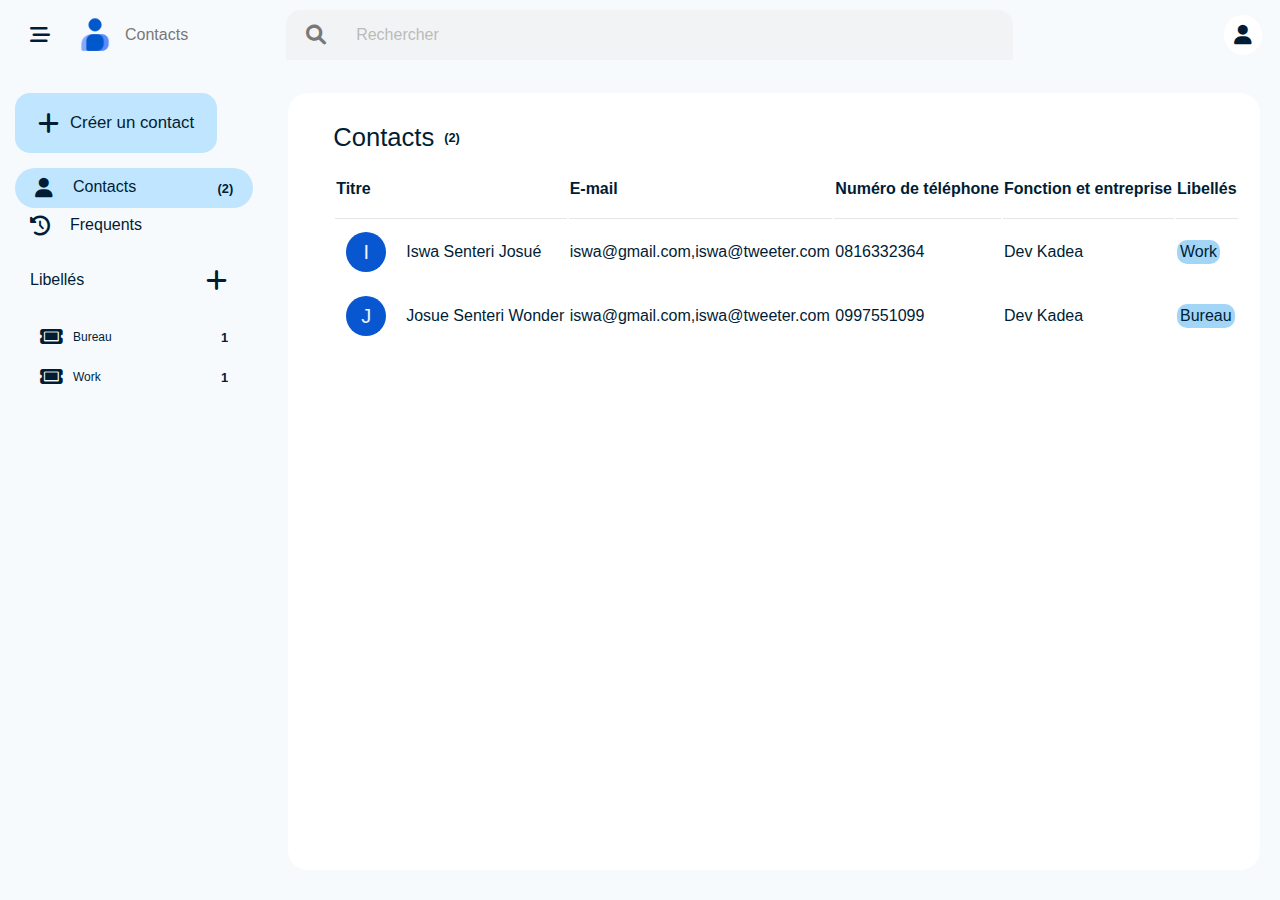
==== commit 62a12b66: "Contacts array added in table" ====
--- a/index.html
+++ b/index.html
@@ -98,7 +98,7 @@
                             <i class="fa-solid fa-user"></i>
                             <span>Contacts</span>
                         </div>
-                        <small id="contacts-number-lbl">100</small>
+                        <small class="contacts-number-lbl"></small>
                     </button>
                     <button id="recents-contacts-btn" class="menu-btn row-block al-it-center clickable-background">
                         <div class="row gap-big">
@@ -264,7 +264,7 @@
                 <!----Liste des contacts---->
                 <div class="contacts-container column-block default-gap">
                     <div class="contacts-title-container row-block default-gap al-it-center">
-                        <h1 class="frame-title">Contacts</h1> <small>(100)</small>
+                        <h1 class="frame-title">Contacts</h1> <small class="contacts-number-lbl"></small>
                     </div>
                     <table id="contacts-table">
                         <thead>
@@ -358,13 +358,12 @@
     </div>
 
 
-
-    <script src="./assets/iswa.dropdown/iswa.dropdown.js"></script>
     <script src="./assets/phone-number-validator/js/intlTelInput.js"></script>
     <script src="./assets/iswa.modal/iswa.modal.js"></script>
     <script src="./assets/iswa.alert.confirm/iswa-alert-confirm.js"></script>
     <script src="./assets/js/index.js"></script>
     <script src="./assets/js/app.js"></script>
+    <script src="./assets/iswa.dropdown/iswa.dropdown.js"></script>
 </body>
 
 </html>--- a/assets/css/style.css
+++ b/assets/css/style.css
@@ -146,6 +146,18 @@
     margin-top: 15px;
 }
 
+.width-1OO{
+    width: 100%;
+}
+
+.height-100{
+    height: 100%;
+}
+
+.scroll-x-overflow{
+    overflow-x: scroll;
+}
+
 .dropdown-content {
     padding: 5px 0px;
     background-color: var(--white1);
@@ -471,6 +483,10 @@
 th,
 td {
     text-align: start;
+}
+
+.td-label{
+    max-width: 100px;
 }
 
 #contacts-table thead tr th {
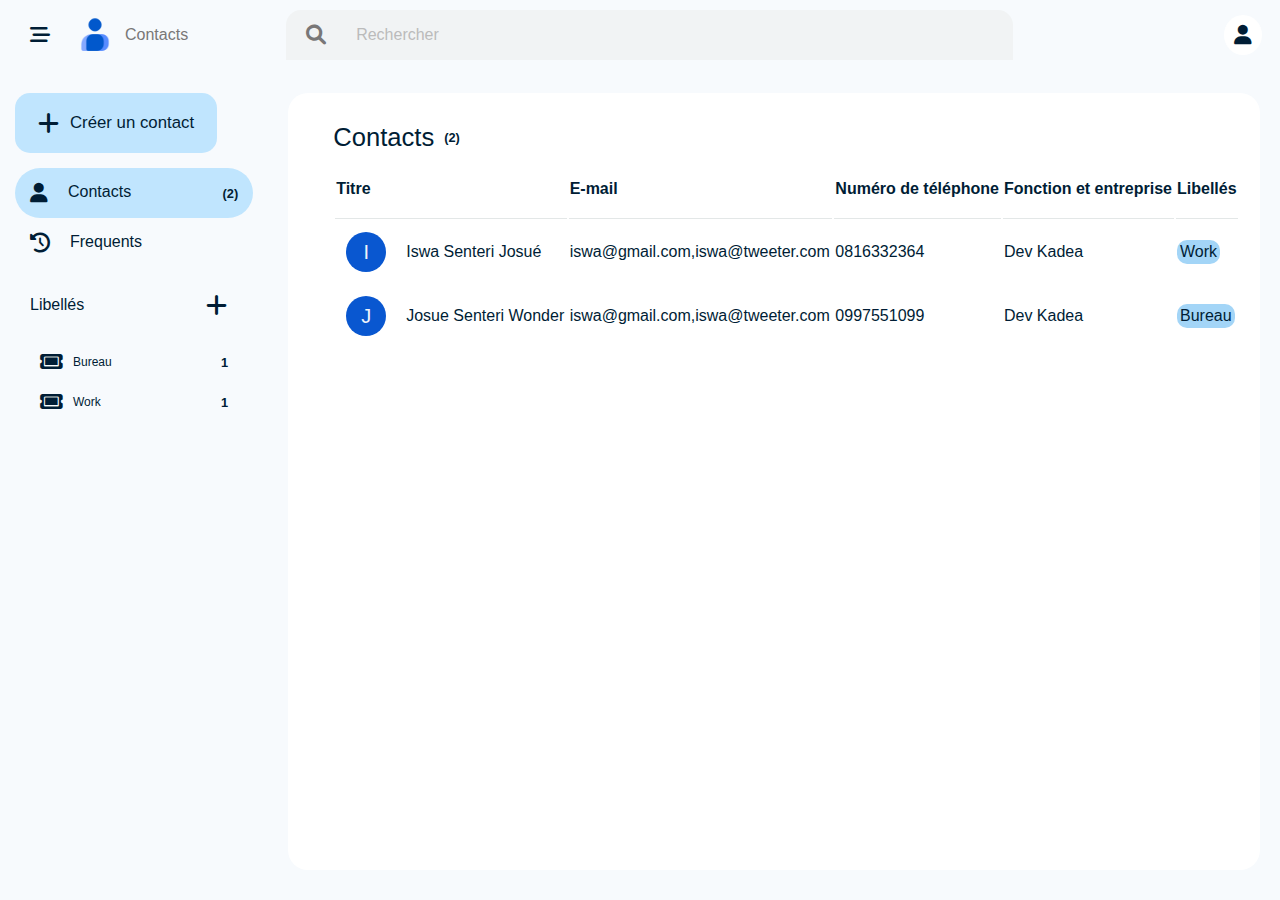
==== commit 5d573eee: "Search, filtter works" ====
--- a/index.html
+++ b/index.html
@@ -24,7 +24,7 @@
             <label class="label" for="label-input">Libellé</label>
             <input class="input" type="text" placeholder="a" id="label-input" required>
         </div>
-        <div class="row-block">
+        <div class="row-block just-cont-end">
             <button class="btn btn-secondary3">Non, ne rien faire</button>
             <button class="btn btn-secondary2">Ajouter</button>
         </div>
@@ -58,7 +58,7 @@
                     <span>Contacts</span>
                 </a>
                 <div class="search-container row-block al-it-center default-gap">
-                    <i class="fa-solid fa-magnifying-glass clickable-background"></i>
+                    <i id="btn-search-contacts" class="fa-solid fa-magnifying-glass clickable-background"></i>
                     <input type="text" id="search-contacts-input" placeholder="Rechercher">
                 </div>
             </div>
@@ -91,9 +91,9 @@
                     </div>
 
                 </div>
-                <div class="column default-mg-top">
+                <div class="column default-mg-top default-gap">
                     <button id="all-contacts-btn"
-                        class="menu-btn row-block al-it-center just-cont-space-between selected-btn-secondary">
+                        class="menu-btn row-block al-it-center just-cont-space-between clickable-background selected-btn-secondary">
                         <div class="row gap-big">
                             <i class="fa-solid fa-user"></i>
                             <span>Contacts</span>
@@ -277,76 +277,7 @@
                             </tr>
                         </thead>
                         <tbody>
-                            <tr>
-                                <td>
-                                    <div class="contact-controls row-block just-cont-space-between al-it-center hide">
-                                        <input type="checkbox" name="contact-check" id="contact-check">
-                                        <div class="right-contacts-controls row-block default-gap al-it-center">
-                                            <i class="fa-regular fa-pen-to-square icon-btn clickable-background"></i>
-                                            <div class="dropdown">
-                                                <i class="fa-solid fa-ellipsis-vertical icon-btn clickable-background"></i>
-                                                <div class="dropdown-content dropdown-content-b-right dropdown-menu">
-                                                    <div class="row-block default-gap default-padding al-it-center clickable-background">
-                                                        <i class="fa-solid fa-ticket"></i>
-                                                        <span>Ajouter un libellé</span>
-                                                    </div>
-                                                    <div class="row-block default-gap default-padding al-it-center clickable-background">
-                                                        <i class="fa-solid fa-trash"></i>
-                                                        <span>Supprimer</span>
-                                                    </div>
-                                                </div>
-                                            </div>
-                                        </div>
-                                    </div>
-                                    <div class="row-block default-gap al-it-center">
-                                        <span class="contact-profile">A</span>
-                                        <span>Iswa Senteri Josué</span>
-                                    </div>
-                                </td>
-                                <td>iswajosuepro@gmail.com</td>
-                                <td>+243 813662364</td>
-                                <td>Developpeur Kadea</td>
-                                <td>
-                                    <div class="row-block flex-wrap--wrap default-gap">
-                                        <div class="lbl-model">Bureau</div>
-                                    </div>
-                                </td>
-                            </tr>
-                            <tr>
-                                <td>
-                                    <div class="contact-controls row-block just-cont-space-between al-it-center hide">
-                                        <input type="checkbox" name="contact-check" id="contact-check">
-                                        <div class="right-contacts-controls row-block default-gap al-it-center">
-                                            <i class="fa-regular fa-pen-to-square icon-btn clickable-background"></i>
-                                            <div class="dropdown">
-                                                <i class="fa-solid fa-ellipsis-vertical icon-btn clickable-background"></i>
-                                                <div class="dropdown-content dropdown-content-b-right dropdown-menu">
-                                                    <div class="row-block default-gap default-padding al-it-center clickable-background">
-                                                        <i class="fa-solid fa-ticket"></i>
-                                                        <span>Ajouter un libellé</span>
-                                                    </div>
-                                                    <div class="row-block default-gap default-padding al-it-center clickable-background">
-                                                        <i class="fa-solid fa-trash"></i>
-                                                        <span>Supprimer</span>
-                                                    </div>
-                                                </div>
-                                            </div>
-                                        </div>
-                                    </div>
-                                    <div class="row-block default-gap al-it-center">
-                                        <span class="contact-profile">A</span>
-                                        <span>Iswa Senteri Josué</span>
-                                    </div>
-                                </td>
-                                <td>iswajosuepro@gmail.com</td>
-                                <td>+243 813662364</td>
-                                <td>Developpeur Kadea</td>
-                                <td>
-                                    <div class="row-block flex-wrap--wrap default-gap">
-                                        <div class="lbl-model">Bureau</div>
-                                    </div>
-                                </td>
-                            </tr>
+                            
                         </tbody>
                     </table>
                 </div>
@@ -362,8 +293,8 @@
     <script src="./assets/iswa.modal/iswa.modal.js"></script>
     <script src="./assets/iswa.alert.confirm/iswa-alert-confirm.js"></script>
     <script src="./assets/js/index.js"></script>
+    <script src="./assets/iswa.dropdown/iswa.dropdown.js"></script>
     <script src="./assets/js/app.js"></script>
-    <script src="./assets/iswa.dropdown/iswa.dropdown.js"></script>
 </body>
 
 </html>--- a/assets/phone-number-validator/css/demo.css
+++ b/assets/phone-number-validator/css/demo.css
@@ -23,7 +23,7 @@
 .token.variable {
   background: none; }
 
-input, button {
+input {
   height: 35px;
   margin: 0;
   padding: 6px 12px;
@@ -49,14 +49,5 @@
 :-ms-input-placeholder {
   color: #BBB; }
 
-button {
-  color: #FFF;
-  background-color: #428BCA;
-  border: 1px solid #357EBD; }
-  button:hover {
-    background-color: #3276B1;
-    border-color: #285E8E;
-    cursor: pointer; }
-
 #result {
   margin-bottom: 100px; }
--- a/assets/css/style.css
+++ b/assets/css/style.css
@@ -81,7 +81,7 @@
 }
 
 .al-it-end {
-    align-items: end;
+    align-items: flex-end;
 }
 
 .al-self-center {
@@ -125,7 +125,6 @@
 }
 
 .default-gap {
-    display: flex;
     gap: 10px;
 }
 
@@ -454,7 +453,6 @@
 .selected-btn-secondary {
     background-color: var(--primary-transparent-color);
     transition: all ease-in-out 0.2s;
-    padding: 20px;
 }
 
 .selected-btn-secondary:hover {
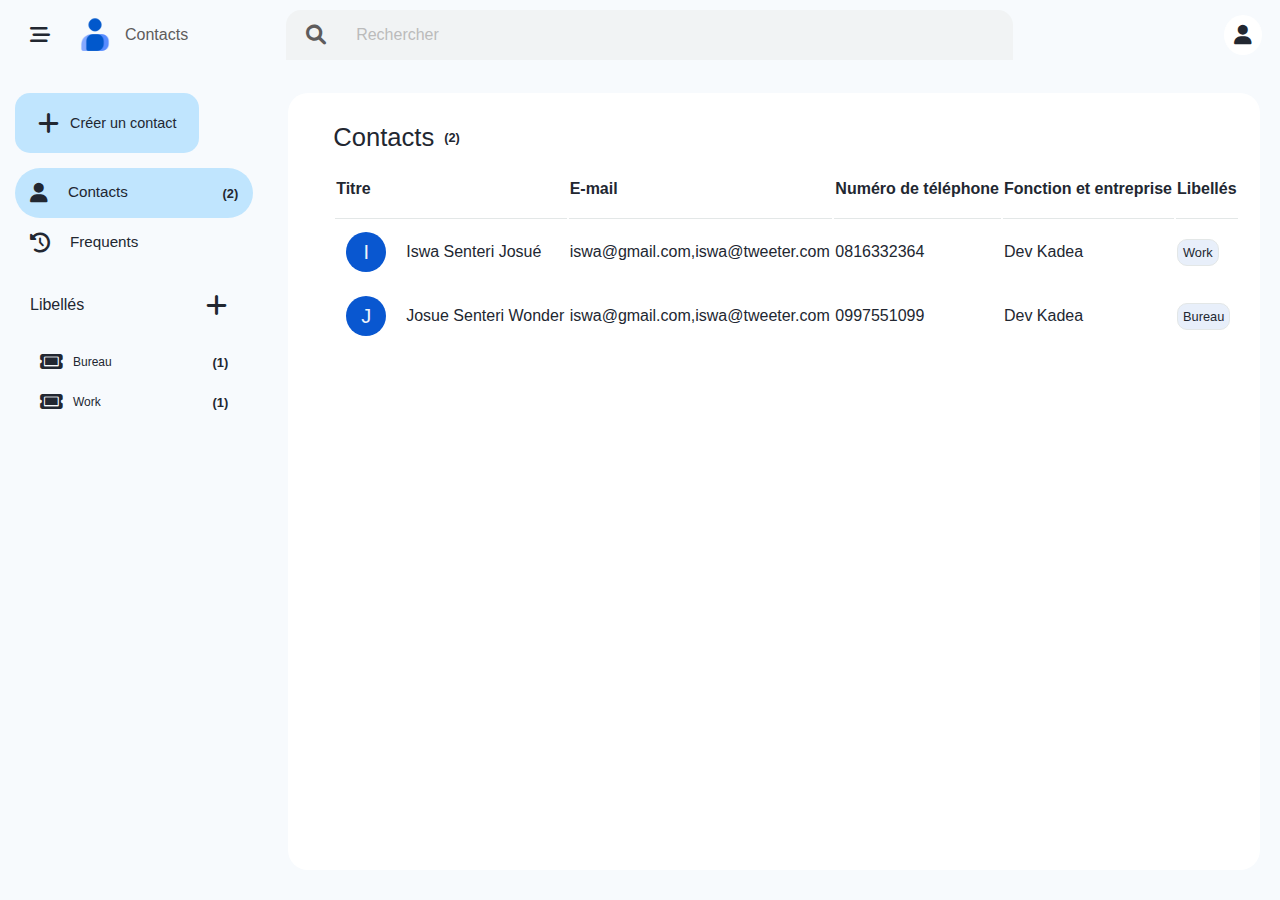
==== commit c04d52b2: "contact form works with image" ====
--- a/index.html
+++ b/index.html
@@ -18,17 +18,19 @@
 <body>
 
     <!----modal pour les libellés---->
-    <form class="iswa--modal">
+    <form id="label-form" class="iswa--modal">
         <span class="form-title">Créer un libellé</span>
         <div class="input-container">
             <label class="label" for="label-input">Libellé</label>
             <input class="input" type="text" placeholder="a" id="label-input" required>
         </div>
         <div class="row-block just-cont-end">
-            <button class="btn btn-secondary3">Non, ne rien faire</button>
+            <div id="cancel-label-add-btn" class="btn btn-secondary3">Non, ne rien faire</div>
             <button class="btn btn-secondary2">Ajouter</button>
         </div>
     </form>
+
+     <!----modal pour la selection des libellés---->
 
     <!----container principal---->
     <div class="main-container">
@@ -134,8 +136,10 @@
                     <div class="container">
                         <div class="inputs-container">
                             <div class="profile-container">
-                                <img src="./imgs/user_sample.png" alt="profil du contact">
-                                <i class="fa-solid fa-plus add-icon choose-img-btn"></i>
+                                <div id="contact-img" class="contact-img"></div>
+                                <i class="fa-solid fa-plus add-icon choose-img-btn al-center">
+                                    <input type="file" id="photo-input" accept="image/png,image/jpeg,image/jpg,image/webp">
+                                </i>
                             </div>
                             <div class="dropdown libelle-select">
                                 <button class="btn dropdown-btn small-btn row-block al-it-center default-gap">
@@ -144,7 +148,8 @@
                                 </button>
                                 <div class="dropdown-content">
                                     <div class="libelles-inputs-container">
-                                        <span>Gérer les libellés</span>
+                                        <span class="default-padding">Gérer les libellés</span>
+                                        <div id="label-selector"></div>
                                         <div class="horizontal-separator"></div>
                                         <div id="add-label-btn" class="add-label-btn">
                                             <div class="row-block default-gap al-it-center clickable-background">
--- a/assets/iswa.dropdown/iswa.dropdown.css
+++ b/assets/iswa.dropdown/iswa.dropdown.css
@@ -10,7 +10,6 @@
     border-radius: 5px;
     height: fit-content;
     transform: scale(1,1);
-    padding:10px ;
 }
 
 .dropdown-content {
@@ -51,7 +50,7 @@
     position: relative;
 }
 
-#dropdown-check {
+.dropdown-check {
     position: absolute;
     width: 100%;
     height: 100%;
--- a/assets/css/style.css
+++ b/assets/css/style.css
@@ -4,8 +4,8 @@
     --primary-transparent-color2: #a3d5f7;
     --background-color: #f7fafd;
     --hover-color: #ebf4fd;
-    --black1: #001d35;
-    --black2: #797777;
+    --black1: #222731;
+    --black2: #5e5c5c;
     --orange: #e99b0a;
     --white1: #eff3fb;
     --orange-t: #e99b0a49;
@@ -157,6 +157,10 @@
     overflow-x: scroll;
 }
 
+.c-green{
+    color: green;
+}
+
 .dropdown-content {
     padding: 5px 0px;
     background-color: var(--white1);
@@ -166,7 +170,8 @@
     flex-wrap: wrap;
 }
 
-.center {
+.al-center {
+    display: flex;
     align-items: center;
     justify-content: center;
 }
@@ -299,6 +304,17 @@
     margin: 0px 10px 0px 0px;
 }
 
+#photo-input{
+    opacity: 0;
+    position: absolute;
+    width: 100%;
+    height: 100%;
+    bottom: 5px;
+    left: 0px;
+    top: 0px;
+    cursor: pointer;
+}
+
 input:focus {
     outline: none;
 }
@@ -350,7 +366,7 @@
     border: none;
     background-color: transparent;
     width: 100%;
-    font-size: 1rem;
+    font-size: 0.95rem;
 }
 
 .small-btn {
@@ -362,7 +378,7 @@
 }
 
 .small-btn i {
-    font-size: .95;
+    font-size: .95rem;
 }
 
 .btn:hover {
@@ -386,20 +402,30 @@
     color: var(--black2);
 }
 
-.add-contact-btn-container #dropdown-check {
+.add-contact-btn-container .dropdown-check {
     width: 201px;
 }
 
-#dropdown-check:hover~.btn {
+.dropdown-check:hover~.btn {
     box-shadow: rgba(60, 64, 67, 0.3) 0px 2px 4px 0px, rgba(60, 64, 67, 0.15) 0px 2px 5px 1px;
 }
 
-.dropdown-menu,.dropdown-menu i{
+.dropdown-menu{
     font-size: 12px;
+    width: 250px;
+}
+
+.control-small{
+    padding: 12px 10px;
+    font-weight: 100;
+}
+
+.dropdown-menu i{
+    font-size: 12px;
 }
 
 .btn-secondary {
-    font-size: 1.05rem;
+    font-size: .9rem;
     height: 56px;
     border-radius: 15px;
     padding: 30px 23px;
@@ -425,6 +451,7 @@
 }
 
 .btn-secondary3{
+    font-size: 0.9rem;
     background-color: transparent;
     color: var(--primary-color);
     transition: all ease-in-out 0.3s;
@@ -496,7 +523,7 @@
     margin-right: 5px;
 }
 
-#contacts-table tbody tr:hover {
+.row-style:hover {
     cursor: pointer;
     background-color: var(--hover-color);
     transition: all ease-in-out 0.15s;
@@ -512,6 +539,10 @@
 
 .selected-row {
     background-color: var(--primary-transparent-color);
+}
+
+.selected-row:hover{
+    background-color: var(--primary-transparent-color2);
 }
 
 .hide {
@@ -540,6 +571,8 @@
     margin: 10px;
     font-size: 1.25rem;
     font-weight: 500;
+    background-size: cover;
+    background-position: center;
     background-color: var(--primary-color);
     color: var(--white1);
 }
@@ -559,10 +592,13 @@
     width: fit-content;
 }
 
-.profile-container img {
+.contact-img {
     width: 162px;
     height: 162px;
     border-radius: 50%;
+    background-image: url("../../imgs/user_sample.png");
+    background-size: cover;
+    background-position: center;
 }
 
 .choose-img-btn {
@@ -576,6 +612,8 @@
     background-color: var(--primary-color);
     border: 3px solid white;
     right: 0px;
+    width: 50px;
+    height: 50px;
 }
 
 .container {
@@ -687,8 +725,6 @@
     display: flex;
     flex-direction: column;
     width: 200px;
-    align-items: center;
-    padding: 15px 0px;
     gap: 10px;
 }
 
@@ -720,7 +756,7 @@
     opacity: 1;
 }
 
-.contact-controls input[type="checkbox"] {
+.contact-controls .check-contact {
     width: 20px;
     height: 20px;
 }
@@ -730,9 +766,19 @@
 }
 
 .right-contacts-controls {
+    height: 100%;
+    padding: 5px;
     opacity: 0;
     background-color: var(--hover-color);
     transition: all ease-in-out 0.2s;
+}
+
+.right-contacts-controls i{
+    font-size: .95rem;
+}
+
+.right-contacts-controls-selected{
+    background-color: var(--primary-transparent-color2);
 }
 
 .icon-btn {
@@ -747,8 +793,10 @@
 }
 
 .lbl-model {
-    padding: 3px;
-    background-color: var(--primary-transparent-color2);
+    font-size: 0.8rem;
+    padding: 5px;
+    background-color: var(--gray-2);
+    border: 1px solid var(--gray-t);
     border-radius: 10px;
 }
 
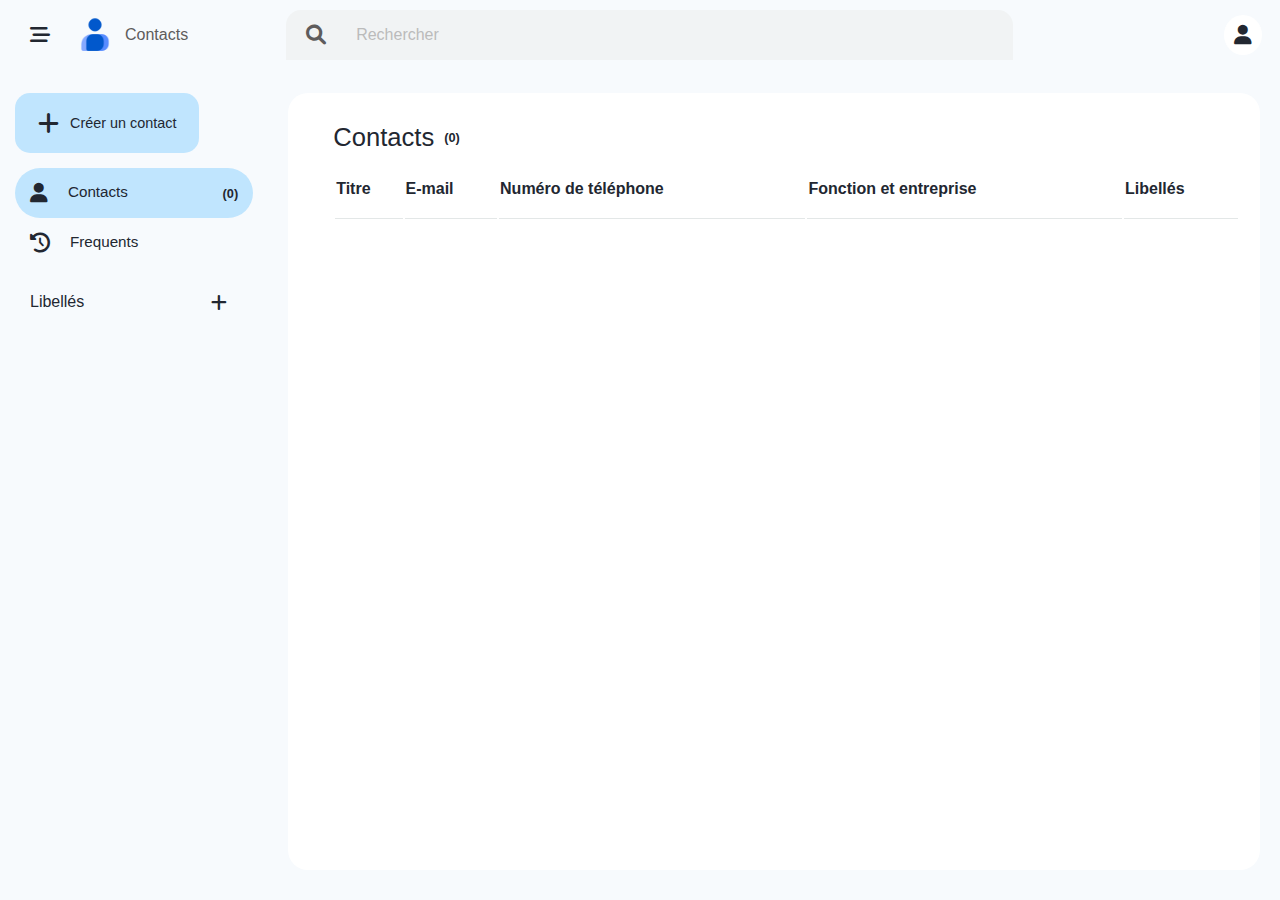
==== commit 7dfec4a8: "All things work without responsivity" ====
--- a/index.html
+++ b/index.html
@@ -30,7 +30,7 @@
         </div>
     </form>
 
-     <!----modal pour la selection des libellés---->
+    <!----modal pour la selection des libellés---->
 
     <!----container principal---->
     <div class="main-container">
@@ -115,7 +115,7 @@
                                 class="fa-solid fa-plus add-icon clickable-background iswa--modal-btn"></i>
                         </div>
                         <div class="libelles-list">
-                            
+
                         </div>
                     </div>
                 </div>
@@ -127,7 +127,8 @@
                 <!----Formulaire des contacts---->
                 <form class="contact-form-container column-block default-gap invisible" action="">
                     <div class="top-controls row-block just-cont-space-between al-it-center">
-                        <i id="back-to-contacts-list-btn" class="fa-solid fa-arrow-left icon-btn clickable-background"></i>
+                        <i id="back-to-contacts-list-btn"
+                            class="fa-solid fa-arrow-left icon-btn clickable-background"></i>
                         <div class="row-block default-gap al-it-center">
                             <i class="fa-regular fa-star icon-btn clickable-background"></i>
                             <button id="submit-btn" class="btn btn-primary" disabled>Enregistrer</button>
@@ -138,28 +139,35 @@
                             <div class="profile-container">
                                 <div id="contact-img" class="contact-img"></div>
                                 <i class="fa-solid fa-plus add-icon choose-img-btn al-center">
-                                    <input type="file" id="photo-input" accept="image/png,image/jpeg,image/jpg,image/webp">
+                                    <input type="file" id="photo-input"
+                                        accept="image/png,image/jpeg,image/jpg,image/webp">
                                 </i>
                             </div>
-                            <div class="dropdown libelle-select">
-                                <button class="btn dropdown-btn small-btn row-block al-it-center default-gap">
-                                    <i class="fa-solid fa-plus add-icon"></i>
-                                    <span>Libellé</span>
-                                </button>
-                                <div class="dropdown-content">
-                                    <div class="libelles-inputs-container">
-                                        <span class="default-padding">Gérer les libellés</span>
-                                        <div id="label-selector"></div>
-                                        <div class="horizontal-separator"></div>
-                                        <div id="add-label-btn" class="add-label-btn">
-                                            <div class="row-block default-gap al-it-center clickable-background">
-                                                <i class="fa-solid fa-plus add-icon"></i>
-                                                <span>Créer un libellé</span>
+                            <div class="row-block default-gap al-it-center  libelle-select">
+                                <div class="row-block default-gap selected-labels">
+
+                                </div>
+                                <div class="dropdown">
+                                    <button id="select-libele-btn" class="btn dropdown-btn small-btn row-block al-it-center default-gap">
+                                        <i class="fa-solid fa-plus add-icon"></i>
+                                        <span>Libellé</span>
+                                    </button>
+                                    <div class="dropdown-content">
+                                        <div class="libelles-inputs-container">
+                                            <span class="default-padding">Gérer les libellés</span>
+                                            <div id="label-selector"></div>
+                                            <div class="horizontal-separator"></div>
+                                            <div id="add-label-btn" class="add-label-btn">
+                                                <div class="row-block default-gap al-it-center clickable-background">
+                                                    <i class="fa-solid fa-plus add-icon"></i>
+                                                    <span>Créer un libellé</span>
+                                                </div>
                                             </div>
                                         </div>
                                     </div>
                                 </div>
                             </div>
+
                             <div class="inputs-section-container">
                                 <div class="inputs-section row-block">
                                     <i class="fa-regular fa-user ic"></i>
@@ -282,7 +290,7 @@
                             </tr>
                         </thead>
                         <tbody>
-                            
+
                         </tbody>
                     </table>
                 </div>
--- a/assets/iswa.alert.confirm/iswa-alert-confirm.css
+++ b/assets/iswa.alert.confirm/iswa-alert-confirm.css
@@ -11,6 +11,7 @@
 .iswa--confirm-container {
     display: flex;
     position: absolute;
+    position: fixed;
     width: 100%;
     height: 100%;
     justify-content: center;
@@ -43,6 +44,8 @@
 .iswa--confirm-msg{
     padding: 10px;
     text-align: center;
+    margin-top: 10px;
+    font-size: 1rem;
 }
 
 .iswa--confirm-separator {
@@ -56,6 +59,7 @@
     justify-content: center;
     align-items: center;
     border-radius: 20px;
+    min-width: 80px;
     padding: 10px;
     border: none;
     transition: all ease-in-out 0.3s;
@@ -67,7 +71,7 @@
     display: flex;
     gap: 5px;
     padding: 10px;
-    justify-content: flex-end;
+    justify-content: center;
 }
 
 .iswa--confirm-btn:hover{
@@ -81,4 +85,25 @@
 
 .iswa--confirm-secondary {
     color: #0957d0;
+}
+
+.iswa--confirm-icon{
+    text-align: center;
+    font-size: 35px;
+}
+
+.iswa--confirm-success-bg{
+    background-color: rgba(0, 128, 0, 0.692);
+}
+
+.iswa--confirm-error-bg{
+    background-color: rgba(185, 5, 5, 0.699);
+}
+
+.iswa--confirm-success-c{
+    color: rgba(0, 128, 0, 0.692);
+}
+
+.iswa--confirm-error-c{
+    color: rgba(185, 5, 5, 0.699);
 }--- a/assets/css/style.css
+++ b/assets/css/style.css
@@ -63,6 +63,10 @@
     font-weight: 700;
 }
 
+.color-primary{
+    color: var(--primary-color);
+}
+
 .row-block {
     display: flex;
 }
@@ -373,12 +377,14 @@
     font-size: 0.62rem;
     border-radius: 5px;
     padding: 5px 10px;
+    max-height:25px;
     background-color: white;
     border: solid 2px var(--gray-t);
 }
 
 .small-btn i {
     font-size: .95rem;
+    color: var(--primary-color);
 }
 
 .btn:hover {
@@ -486,13 +492,29 @@
     background-color: var(--primary-transparent-color2);
 }
 
+.selected-labels{
+    max-width: 150px;
+    max-height: 25px;
+}
+
 .libelle-title {
     padding: 15px;
 }
 
-.libelle-title i {
+.libelle-title i{
     padding: 10px;
-    border-radius: 50%;
+    font-size: 18px;
+    border-radius: 50%;
+}
+
+.circle-btn {
+    padding: 10px;
+    font-size: 1rem;
+    border-radius: 50%;
+}
+
+#label-selector, #label-selector i{
+    font-size: 0.75rem;
 }
 
 .frame-title {
@@ -559,6 +581,10 @@
 
 .visible{
     display: block;
+}
+
+.contact-profile-default{
+    background-color: var(--primary-color);
 }
 
 .contact-profile {
@@ -573,8 +599,8 @@
     font-weight: 500;
     background-size: cover;
     background-position: center;
-    background-color: var(--primary-color);
     color: var(--white1);
+    border: solid 1px var(--gray-t);
 }
 
 .contact-form-container {
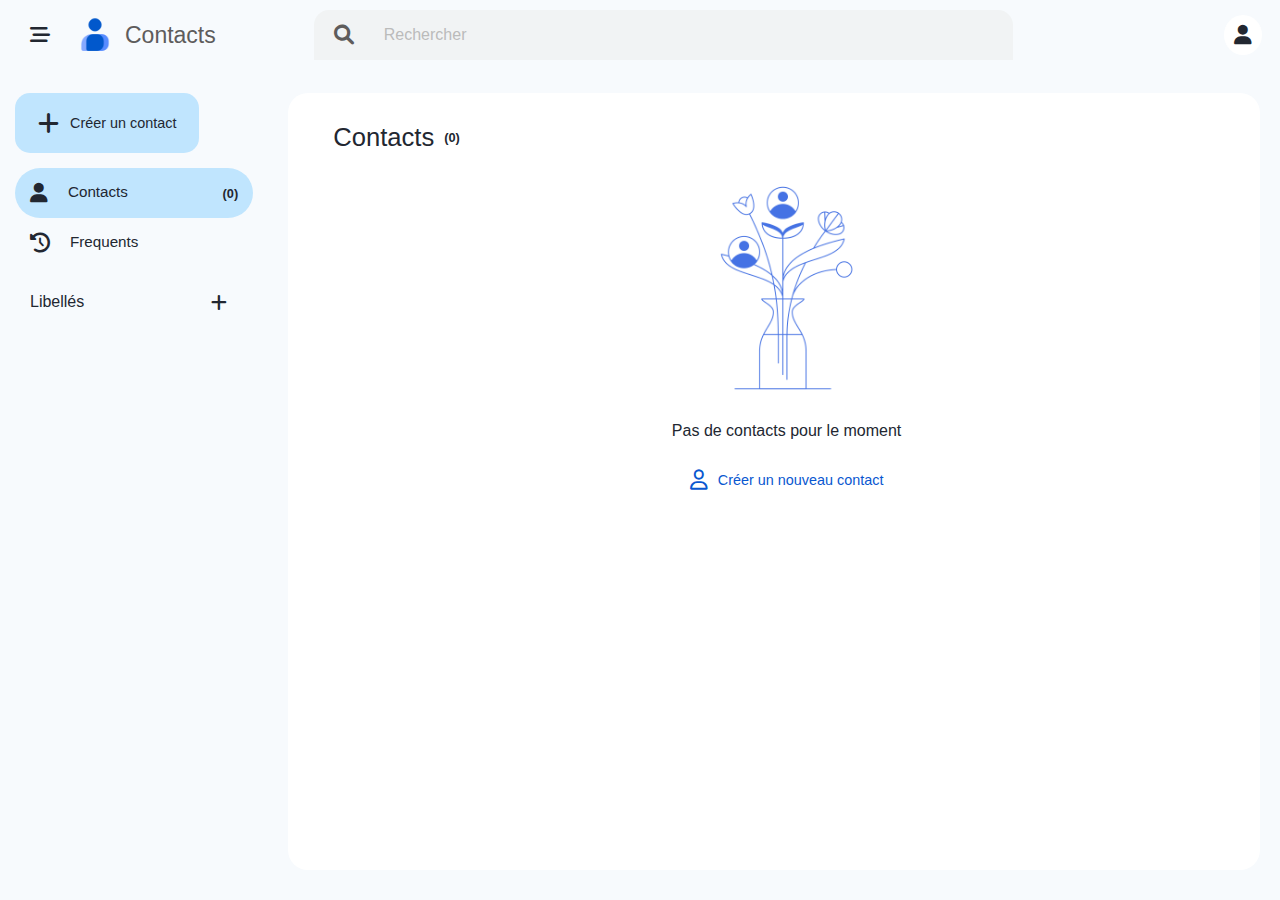
==== commit a54c866a: "responsivity added" ====
--- a/index.html
+++ b/index.html
@@ -37,11 +37,11 @@
 
         <!----Bouton flottant---->
         <div class="dropdown float-btn-container">
-            <button id="float-btn" class="btn float-btn btn-secondary row-block al-it-center default-gap invisible">
+            <button id="float-btn" class="btn float-btn btn-secondary row-block al-it-center default-gap">
                 <i class="fa-solid fa-plus add-icon"></i>
             </button>
-            <div class="dropdown-content">
-                <button id="create-contact-btn" class="row-block default-gap clickable-background default-margin">
+            <div class="dropdown-content dropdown-content-t-right">
+                <button id="create-contact-btn" class="row-block default-gap clickable-background default-margin btn btn-secondary3">
                     <i class="fa-regular fa-user"></i>
                     <span>Créer un contact</span>
                 </button>
@@ -77,6 +77,10 @@
 
             <!----Menu de navigation gauche---->
             <div class="left-navigation">
+                <a class="logo-link row-block al-it-center default-margin invisible" href="#">
+                    <img class="logo-img" src="./imgs/contats-icon.png" alt="logo image">
+                    <span>Contacts</span>
+                </a>
                 <div class="add-contact-btn-container">
                     <div class="dropdown">
                         <button class="btn btn-secondary row-block al-it-center default-gap">
@@ -295,6 +299,19 @@
                     </table>
                 </div>
 
+                <!----Page de bienvenue---->
+                <div class="welcome-container column-block default-gap al-it-center">
+                    <div class="column-block default-gap al-it-center default-margin">
+                        <img src="./imgs/emptycontacts_animation_cell4.png" alt="image de bienvenue" class="img-welcome">
+                        <span>Pas de contacts pour le moment</span>
+                    </div>
+
+                    <button id="create-contact-btn" class="btn btn-secondary3 row-block default-gap just-cont-center al-it-center">
+                        <i class="fa-regular fa-user"></i>
+                        <span>Créer un nouveau contact</span>
+                    </button>
+                </div>
+
             </div>
 
         </div>
--- a/assets/css/style.css
+++ b/assets/css/style.css
@@ -279,7 +279,7 @@
 
 .logo-link {
     color: var(--black2);
-    font-size: 1.4375;
+    font-size: 1.4375rem;
     font-weight: 100;
     gap: 10px;
 }
@@ -848,4 +848,42 @@
 
 .show-form-contact{
     animation: fromRightToCenter .3s alternate 0s;
+}
+
+.welcome-container img{
+    width: 250px;
+}
+
+.welcome-container button{
+    width: fit-content;
+}
+
+/*Responsivité*/
+@media (max-width: 1024px) {
+    .left-navigation-hidden{
+        left: -100%;
+        transition: all ease-in-out .3s;
+    }
+    .left-navigation{
+        z-index: 20;
+        transition: all ease-in-out .3s;
+        height: 100%;
+        position: absolute;
+        background-color: var(--background-color);
+        top: 0;
+        box-shadow: rgba(60, 64, 67, 0.3) 0px 2px 40px 0px, rgba(60, 64, 67, 0.15) 0px 2px 5px 1px;
+    } 
+    .left-navigation .logo-link{
+        display: flex;
+    }
+}
+
+@media (max-width: 768px) {
+    .topbar a span{
+        display: none;
+    }
+
+    .search-container{
+        margin-left: 5px;
+    }
 }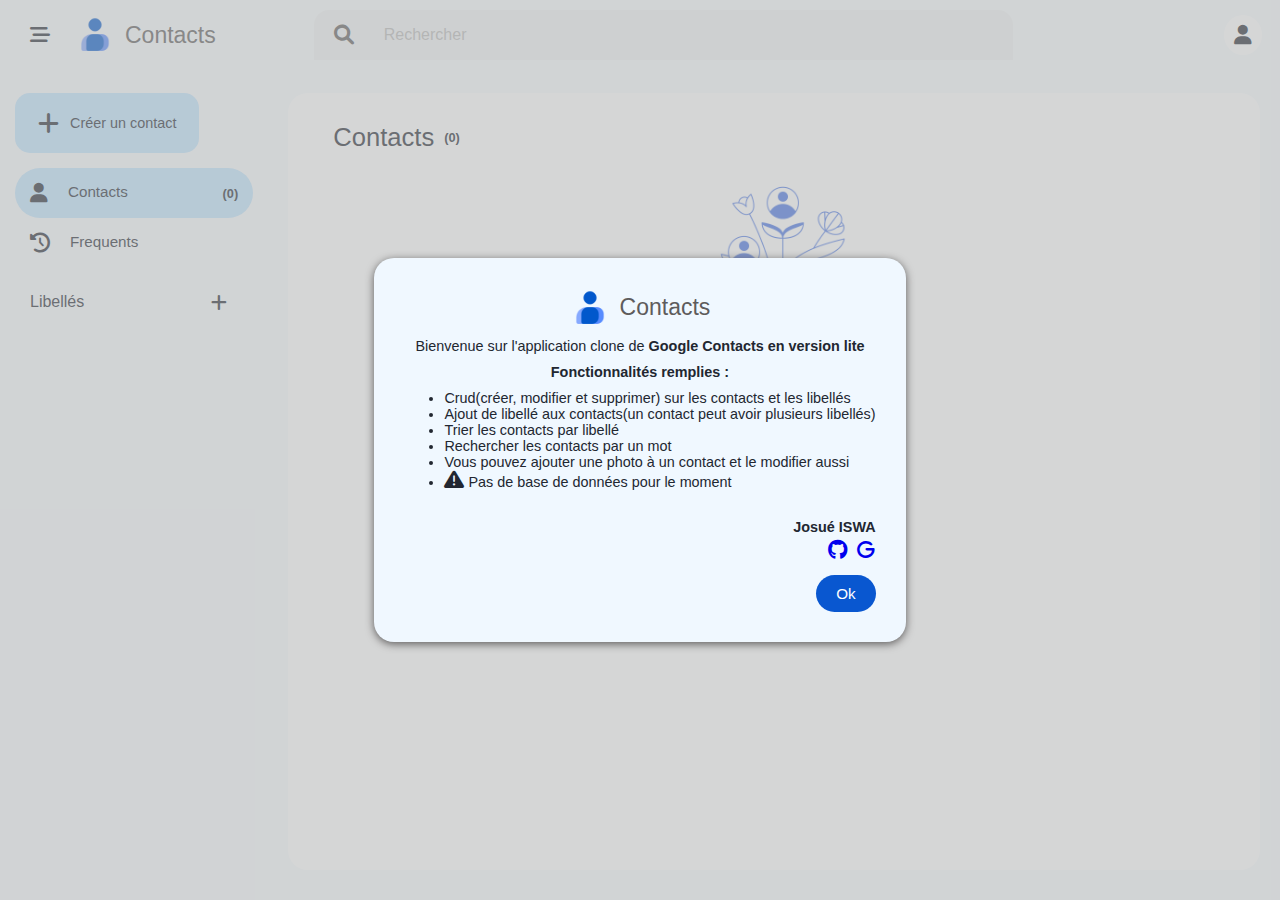
==== commit f17d0b1a: "welcome pages added" ====
--- a/index.html
+++ b/index.html
@@ -30,6 +30,36 @@
         </div>
     </form>
 
+    <!-----Modal de bienvenu----->
+    <div class="iswa--modal welcome-modal">
+        <div class="column-block default-gap al-it-center">
+            <a class="logo-link row-block al-it-center" href="#">
+                <img class="logo-img" src="./imgs/contats-icon.png" alt="logo image">
+                <span>Contacts</span>
+            </a>
+            <span class="">Bienvenue sur l'application clone de
+                <b>Google Contacts en version lite</b></span>
+            <b>Fonctionnalités remplies :</b>
+            <ul>
+                <li>Crud(créer, modifier et supprimer) sur les contacts et les libellés</li>
+                <li>Ajout de libellé aux contacts(un contact peut avoir plusieurs libellés)</li>
+                <li>Trier les contacts par libellé</li>
+                <li>Rechercher les contacts par un mot</li>
+                <li>Vous pouvez ajouter une photo à un contact et le modifier aussi</li>
+                <li><i class="fa-solid fa-warning social-icon"></i> Pas de base de données pour le moment</li>
+            </ul>
+        </div>
+        <div class="column-block al-it-end">
+            <p><b>Josué ISWA</b></p>
+            <div class="row-block default-gap default-mg-bottom">
+                <a href="https://github.com/Josuegeek" target="_blank"><i class="fa-brands fa-github social-icon"></i></a>
+                <a href="mailto:iswajosuepro@gmail.com"><i class="fa-solid fa-g"></i></a>
+            </div>
+            <div onclick="hideModalByIndex(2)" class="btn btn-primary">Ok</div>
+        </div>
+
+    </div>
+
     <!----modal pour la selection des libellés---->
 
     <!----container principal---->
@@ -41,7 +71,8 @@
                 <i class="fa-solid fa-plus add-icon"></i>
             </button>
             <div class="dropdown-content dropdown-content-t-right">
-                <button id="create-contact-btn" class="row-block default-gap clickable-background default-margin btn btn-secondary3">
+                <button id="create-contact-btn"
+                    class="row-block default-gap clickable-background default-margin btn btn-secondary3">
                     <i class="fa-regular fa-user"></i>
                     <span>Créer un contact</span>
                 </button>
@@ -65,7 +96,7 @@
                 </div>
             </div>
             <div class="right-block just-cont-end">
-                <div class="user-profil-container clickable-background">
+                <div onclick="showIswaModal(2)" class="user-profil-container clickable-background">
                     <i class="fa-solid fa-user"></i>
                 </div>
 
@@ -152,7 +183,8 @@
 
                                 </div>
                                 <div class="dropdown">
-                                    <button id="select-libele-btn" class="btn dropdown-btn small-btn row-block al-it-center default-gap">
+                                    <button id="select-libele-btn"
+                                        class="btn dropdown-btn small-btn row-block al-it-center default-gap">
                                         <i class="fa-solid fa-plus add-icon"></i>
                                         <span>Libellé</span>
                                     </button>
@@ -255,7 +287,7 @@
                                         </div>
 
                                         <div id="add-email-input-btn"
-                                            class="btn btn-action row-block al-it-center  default-gap just-cont-center">
+                                            class="btn btn-action row-block al-it-center  default-gap just-cont-center width-1OO">
                                             <i class="fa-solid fa-plus add-icon"></i>
                                             <span>Ajouter une adresse e-mail</span>
                                         </div>
@@ -302,11 +334,13 @@
                 <!----Page de bienvenue---->
                 <div class="welcome-container column-block default-gap al-it-center">
                     <div class="column-block default-gap al-it-center default-margin">
-                        <img src="./imgs/emptycontacts_animation_cell4.png" alt="image de bienvenue" class="img-welcome">
+                        <img src="./imgs/emptycontacts_animation_cell4.png" alt="image de bienvenue"
+                            class="img-welcome">
                         <span>Pas de contacts pour le moment</span>
                     </div>
 
-                    <button id="create-contact-btn" class="btn btn-secondary3 row-block default-gap just-cont-center al-it-center">
+                    <button id="create-contact-btn"
+                        class="btn btn-secondary3 row-block default-gap just-cont-center al-it-center">
                         <i class="fa-regular fa-user"></i>
                         <span>Créer un nouveau contact</span>
                     </button>
--- a/assets/css/style.css
+++ b/assets/css/style.css
@@ -16,6 +16,35 @@
     --secondary-color: #f1f3f4;
 }
 
+
+#animateBulle {
+    position: absolute;
+    width: 100%;
+    height: 100%;
+    margin: 0 auto;
+    z-index: 0;
+}
+
+.bulle {
+    position: absolute; 
+    width: 30px;
+    height: 30px; 
+    border-radius: 50%;
+    background-color: var(--primary-transparent-color2);
+    animation: bouger 5s alternate infinite;
+}
+
+@keyframes bouger {
+    0% {
+        top: 0;
+        left: 0;
+    }
+    50% {
+        top: 50%;
+        left: 50%;
+    }
+}
+
 @keyframes fromRightToCenter {
     from {
         transform: translateX(1000px);
@@ -57,6 +86,9 @@
 a {
     text-decoration: none;
 }
+ul{
+    margin: 0;
+}
 
 small {
     font-size: .8rem;
@@ -147,6 +179,10 @@
 
 .default-mg-top {
     margin-top: 15px;
+}
+
+.default-mg-bottom {
+    margin-bottom: 15px;
 }
 
 .width-1OO{
@@ -349,11 +385,16 @@
 }
 
 .btn {
+    width: fit-content;
     cursor: pointer;
     padding: 10px;
     border-radius: 50px;
     border: none;
     transition: all ease-in-out 0.2s;
+}
+
+.width-1OO{
+    width: 100%;
 }
 
 .btn-primary {
@@ -397,6 +438,10 @@
     cursor: default;
 }
 
+.btn:active{
+    transform: scale(0.90);
+}
+
 .btn:disabled:hover {
     color: var(--black2);
     background-color: #fafafa;
@@ -606,6 +651,7 @@
 .contact-form-container {
     width: 100%;
     height: 100%;
+    padding-bottom: 30px;
 }
 
 .top-controls {
@@ -856,6 +902,15 @@
 
 .welcome-container button{
     width: fit-content;
+}
+
+.welcome-modal p{
+    margin-bottom: 5px;
+}
+
+.welcome-modal{
+    z-index: 10;
+    font-size: 0.9rem;
 }
 
 /*Responsivité*/
